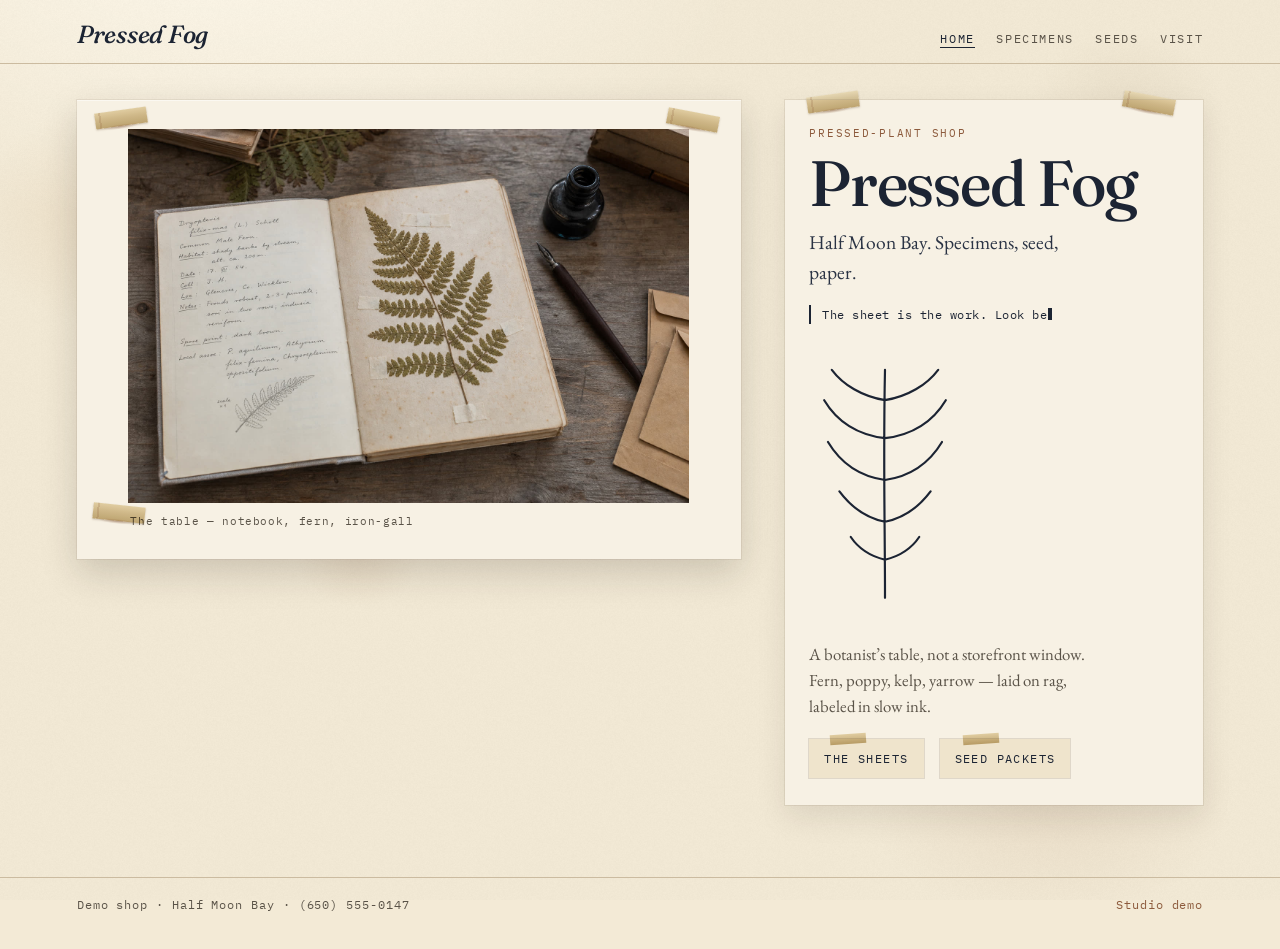
==== index.html @ 06f4a259 "Build Pressed Fog house demo: field-note botanicals shop." ====
<!DOCTYPE html>
<html lang="en">
<head>
  <meta charset="utf-8">
  <meta name="viewport" content="width=device-width, initial-scale=1">
  <title>Pressed Fog — specimens, seed, paper</title>
  <meta name="description" content="Fictional Half Moon Bay pressed-plant and seed shop. Specimens on rag paper, seed in kraft. Studio demo.">
  <link rel="canonical" href="https://pressed-fog.netlify.app/">
  <meta property="og:title" content="Pressed Fog — specimens, seed, paper">
  <meta property="og:description" content="A table in Half Moon Bay. Pressed plants, seed packets, paper. Studio demo.">
  <meta property="og:url" content="https://pressed-fog.netlify.app/">
  <meta property="og:image" content="https://pressed-fog.netlify.app/images/desk-notebook.jpg">
  <meta property="og:type" content="website">
  <meta property="og:locale" content="en_US">
  <meta name="twitter:card" content="summary_large_image">
  <link rel="icon" href="favicon.svg" type="image/svg+xml">
  <meta name="theme-color" content="#f3ead6">
  <link rel="preconnect" href="https://fonts.googleapis.com">
  <link rel="preconnect" href="https://fonts.gstatic.com" crossorigin>
  <link href="https://fonts.googleapis.com/css2?family=EB+Garamond:ital,wght@0,400;0,500;0,600;1,400;1,500&amp;family=Fraunces:ital,opsz,wght@0,9..144,400;0,9..144,500;0,9..144,600;1,9..144,400;1,9..144,500&amp;family=IBM+Plex+Mono:ital,wght@0,400;0,500;1,400&amp;display=swap" rel="stylesheet">
  <link rel="stylesheet" href="styles.css">
</head>
<body>
  <a class="skip" href="#main">Skip to content</a>
  <header class="site-header">
    <a class="brand" href="index.html">Pressed Fog</a>
    <nav class="nav" aria-label="Primary">
      <a href="index.html" aria-current="page">Home</a>
      <a href="specimens.html">Specimens</a>
      <a href="seeds.html">Seeds</a>
      <a href="visit.html">Visit</a>
    </nav>
  </header>

  <main id="main" class="desk">
    <section class="counter">
      <div class="sheet hero-sheet" data-press>
        <span class="tape tl" aria-hidden="true"></span>
        <span class="tape tr" aria-hidden="true"></span>
        <span class="tape bl" aria-hidden="true"></span>
        <figure>
          <img src="images/desk-notebook.jpg" width="1536" height="1024" alt="Open field notebook on the shop table: ink notes on the left leaf, a pressed fern taped to the right, dip pen and inkwell beside kraft envelopes">
          <figcaption>The table — notebook, fern, iron-gall</figcaption>
        </figure>
      </div>

      <aside class="note-card">
        <span class="tape tl" aria-hidden="true"></span>
        <span class="tape tr" aria-hidden="true"></span>
        <p class="kicker">Pressed-plant shop</p>
        <h1>Pressed Fog</h1>
        <p class="lede">Half Moon Bay. Specimens, seed, paper.</p>
        <p class="typed" data-type="The sheet is the work. Look before you lift it."></p>
        <div class="ink-wrap" aria-hidden="true">
          <svg class="ink-leaf" viewBox="0 0 80 140">
            <path class="draw" pathLength="1" d="M40 132C40 92 39 58 40 12M40 28C28 26 18 20 12 12M40 28C52 26 62 20 68 12M40 48C24 46 14 38 8 28M40 48C56 46 66 38 72 28M40 70C26 68 16 60 10 50M40 70C54 68 64 60 70 50M40 92C30 90 22 84 16 76M40 92C50 90 58 84 64 76M40 112C32 110 26 106 22 100M40 112C48 110 54 106 58 100"/>
          </svg>
        </div>
        <p class="quiet">A botanist’s table, not a storefront window. Fern, poppy, kelp, yarrow — laid on rag, labeled in slow ink.</p>
        <div class="cta-row">
          <a class="label-cta" href="specimens.html">The sheets</a>
          <a class="label-cta" href="seeds.html">Seed packets</a>
        </div>
      </aside>
    </section>
  </main>

  <footer class="site-footer">
    <p>Demo shop · Half Moon Bay · (650) 555-0147</p>
    <p class="demo">Studio demo</p>
  </footer>
  <script src="site.js"></script>
</body>
</html>
---- styles.css ----
/* Pressed Fog — field-note botanicals. Cream paper, iron-gall, linen tape. */
:root {
  --paper: #f3ead6;
  --paper-2: #e9ddc6;
  --paper-3: #f7f1e4;
  --fox: #c4a074;
  --ink: #1c2433;
  --ink-soft: #2a3344;
  --ink-mute: #5a5348;
  --leaf: #4a5c38;
  --leaf-dry: #6b704c;
  --tape: #d7c49a;
  --tape-edge: #c4ae7e;
  --rust: #8c5a3c;
  --rule: #cbbba0;
  --shadow: rgba(40, 32, 22, 0.18);
  --serif: "Fraunces", "Iowan Old Style", "Palatino Linotype", Palatino, serif;
  --book: "EB Garamond", "Iowan Old Style", Palatino, serif;
  --mono: "IBM Plex Mono", "Courier New", Courier, monospace;
}

*, *::before, *::after { box-sizing: border-box; }
html { scroll-behavior: smooth; }
html.reduced { scroll-behavior: auto; }

html, body {
  margin: 0;
  min-height: 100%;
}

body {
  color: var(--ink);
  font-family: var(--book);
  font-size: 1.125rem;
  line-height: 1.55;
  background-color: var(--paper);
  background-image:
    radial-gradient(ellipse 900px 520px at 18% -8%, rgba(255, 250, 238, 0.85), transparent 58%),
    radial-gradient(ellipse 220px 160px at 10% 24%, rgba(176, 118, 58, 0.11), transparent 72%),
    radial-gradient(ellipse 90px 70px at 28% 62%, rgba(150, 96, 48, 0.08), transparent 70%),
    radial-gradient(ellipse 140px 110px at 88% 12%, rgba(120, 96, 58, 0.08), transparent 70%),
    radial-gradient(ellipse 260px 180px at 82% 88%, rgba(140, 86, 48, 0.09), transparent 72%),
    radial-gradient(ellipse 70px 50px at 54% 36%, rgba(160, 110, 60, 0.06), transparent 70%);
  background-attachment: fixed;
}
body::before {
  content: "";
  position: fixed;
  inset: 0;
  pointer-events: none;
  z-index: 0;
  background: url("images/paper-grain.jpg");
  background-size: 280px 280px;
  opacity: 0.12;
  mix-blend-mode: multiply;
}
body > * { position: relative; z-index: 1; }

img { max-width: 100%; height: auto; display: block; }
a { color: var(--ink); text-underline-offset: 0.22em; }
a:hover { color: var(--leaf); }

.skip {
  position: absolute;
  left: 0.8rem;
  top: -4rem;
  background: var(--paper-3);
  padding: 0.4rem 0.7rem;
  z-index: 20;
  font-family: var(--mono);
  font-size: 0.8rem;
}
.skip:focus { top: 0.6rem; }

/* Header: a typed contents line, not a bar */
.site-header {
  display: flex;
  align-items: baseline;
  justify-content: space-between;
  gap: 1.25rem;
  padding: 1.35rem 6vw 1rem;
  border-bottom: 1px solid var(--rule);
  max-width: 92rem;
  margin: 0 auto;
}
.brand {
  font-family: var(--serif);
  font-weight: 500;
  font-style: italic;
  font-size: 1.55rem;
  letter-spacing: -0.01em;
  text-decoration: none;
  color: var(--ink);
  line-height: 1;
}
.brand:hover { color: var(--ink); }
.nav {
  display: flex;
  flex-wrap: wrap;
  gap: 0.35rem 1.35rem;
  font-family: var(--mono);
  font-size: 0.72rem;
  letter-spacing: 0.14em;
  text-transform: uppercase;
}
.nav a { text-decoration: none; color: var(--ink-mute); }
.nav a:hover { color: var(--ink); }
.nav a[aria-current="page"] {
  color: var(--ink);
  box-shadow: 0 1px 0 var(--ink);
}

/* Desk / pages */
.desk, .page {
  max-width: 92rem;
  margin: 0 auto;
  padding: 2.2rem 6vw 4.5rem;
}

.counter {
  display: grid;
  grid-template-columns: minmax(0, 1.35fr) minmax(16rem, 0.85fr);
  gap: 2.4rem 2.8rem;
  align-items: start;
}

/* The paper object */
.sheet {
  position: relative;
  background: var(--paper-3);
  padding: 0.7rem;
  box-shadow:
    0 1px 0 rgba(255,255,255,0.45) inset,
    0 0 0 1px rgba(80, 60, 40, 0.08),
    0 22px 48px var(--shadow);
}
.sheet img { width: 100%; }
.sheet figcaption,
.caption {
  font-family: var(--mono);
  font-size: 0.68rem;
  letter-spacing: 0.06em;
  color: var(--ink-mute);
  margin: 0.65rem 0.15rem 0.15rem;
}

/* Press: a sheet that settles onto the table */
.sheet[data-press] {
  transform: perspective(1100px) rotateX(7deg) translateY(-10px);
  box-shadow:
    0 1px 0 rgba(255,255,255,0.35) inset,
    0 0 0 1px rgba(80, 60, 40, 0.08),
    0 40px 70px rgba(40, 32, 22, 0.28);
}
.sheet[data-press].pressed,
html.reduced .sheet[data-press] {
  transform: none;
  box-shadow:
    0 1px 0 rgba(255,255,255,0.45) inset,
    0 0 0 1px rgba(80, 60, 40, 0.08),
    0 14px 34px var(--shadow);
  transition: transform 1.55s cubic-bezier(0.16, 0.74, 0.22, 1), box-shadow 1.55s cubic-bezier(0.16, 0.74, 0.22, 1);
}

/* Linen tape */
.tape {
  position: absolute;
  z-index: 2;
  width: 52px;
  height: 16px;
  background:
    linear-gradient(90deg, transparent 0 4px, rgba(140, 90, 60, 0.18) 4px 6px, transparent 6px),
    linear-gradient(180deg, #e8d9b4 0%, var(--tape) 42%, var(--tape-edge) 100%);
  box-shadow: 0 1px 2px rgba(80, 50, 20, 0.25);
  mix-blend-mode: multiply;
  pointer-events: none;
}
.tape.tl { top: 10px; left: 18px; transform: rotate(-8deg); }
.tape.tr { top: 12px; right: 22px; transform: rotate(11deg); }
.tape.bl { bottom: 38px; left: 16px; transform: rotate(6deg); }
.tape.br { bottom: 36px; right: 28px; transform: rotate(-7deg); }
.tape.mid { top: 46%; left: -8px; width: 28px; transform: rotate(-4deg); }
.tape::after {
  content: "";
  position: absolute;
  inset: auto 18% -3px 12%;
  height: 5px;
  background: radial-gradient(ellipse, rgba(140, 90, 60, 0.35), transparent 70%);
}

/* Field-note card on the table */
.note-card {
  position: relative;
  background: var(--paper-3);
  padding: 1.6rem 1.5rem 1.7rem;
  box-shadow:
    0 0 0 1px rgba(80, 60, 40, 0.09),
    0 12px 28px rgba(40, 32, 22, 0.1);
  align-self: stretch;
}
.note-card .tape.tl { top: -6px; left: 22px; }
.note-card .tape.tr { top: -5px; right: 28px; }

.kicker {
  font-family: var(--mono);
  font-size: 0.68rem;
  letter-spacing: 0.16em;
  text-transform: uppercase;
  color: var(--rust);
  margin: 0 0 0.7rem;
}
h1 {
  font-family: var(--serif);
  font-weight: 500;
  font-size: clamp(2.4rem, 5vw, 4.1rem);
  line-height: 0.95;
  letter-spacing: -0.02em;
  margin: 0 0 0.8rem;
  font-optical-sizing: auto;
}
.lede {
  font-size: 1.22rem;
  max-width: 28ch;
  margin: 0 0 1.1rem;
  color: var(--ink-soft);
}
.quiet {
  color: var(--ink-mute);
  font-size: 1.05rem;
  max-width: 38ch;
  margin: 0 0 1.2rem;
}

.typed {
  font-family: var(--mono);
  font-size: 0.78rem;
  letter-spacing: 0.04em;
  min-height: 1.4em;
  color: var(--ink);
  border-left: 2px solid var(--ink);
  padding-left: 0.7rem;
  margin: 0 0 1.4rem;
}
.typed .caret {
  display: inline-block;
  width: 0.55ch;
  height: 1em;
  background: var(--ink);
  margin-left: 1px;
  vertical-align: -0.1em;
  animation: blink 1.05s steps(1) infinite;
}
html.reduced .typed .caret { display: none; }
@keyframes blink { 50% { opacity: 0; } }

.cta-row {
  display: flex;
  flex-wrap: wrap;
  gap: 0.85rem 1rem;
  margin-top: 0.4rem;
}
.label-cta {
  position: relative;
  display: inline-block;
  font-family: var(--mono);
  font-size: 0.72rem;
  letter-spacing: 0.12em;
  text-transform: uppercase;
  text-decoration: none;
  color: var(--ink);
  background: #efe4cc;
  padding: 0.72rem 0.95rem 0.62rem;
  box-shadow: 0 0 0 1px rgba(80, 60, 40, 0.14);
}
.label-cta::before {
  content: "";
  position: absolute;
  top: -5px;
  left: 18%;
  width: 36px;
  height: 10px;
  background: linear-gradient(180deg, #e8d9b4, var(--tape-edge));
  mix-blend-mode: multiply;
  transform: rotate(-4deg);
}
.label-cta:hover { background: #f4ead8; color: var(--leaf); }

/* Slow ink leaf */
.ink-wrap {
  width: min(100%, 9.5rem);
  margin: 0.4rem 0 1.3rem;
}
.ink-leaf {
  width: 100%;
  height: auto;
  overflow: visible;
}
.ink-leaf .draw {
  fill: none;
  stroke: var(--ink);
  stroke-width: 1.15;
  stroke-linecap: round;
  stroke-linejoin: round;
  stroke-dasharray: 1;
  stroke-dashoffset: 1;
  animation: ink 2.8s 0.45s cubic-bezier(0.4, 0, 0.2, 1) forwards;
}
html.reduced .ink-leaf .draw {
  animation: none;
  stroke-dashoffset: 0;
}
@keyframes ink { to { stroke-dashoffset: 0; } }

/* Interior pages */
.page-kicker {
  font-family: var(--mono);
  font-size: 0.68rem;
  letter-spacing: 0.16em;
  text-transform: uppercase;
  color: var(--rust);
  margin: 0 0 0.45rem;
}
.page h1 { margin-bottom: 0.55rem; }
.intro {
  max-width: 42rem;
  font-size: 1.2rem;
  color: var(--ink-soft);
  margin: 0 0 2.4rem;
}

/* Specimens: folio of full sheets, not a mosaic */
.folio {
  display: grid;
  grid-template-columns: minmax(0, 1.4fr) minmax(15rem, 0.78fr);
  gap: 1.6rem 2.2rem;
  align-items: start;
  margin: 0 0 4.2rem;
  padding-bottom: 4.2rem;
  border-bottom: 1px dashed var(--rule);
}
.folio:last-of-type { border-bottom: 0; margin-bottom: 0; padding-bottom: 0; }
.folio .sheet { margin: 0; }

.botany {
  position: relative;
  background: #f6eedc;
  padding: 1.45rem 1.35rem 1.5rem;
  box-shadow:
    0 0 0 1px rgba(80, 60, 40, 0.1),
    0 10px 26px rgba(40, 32, 22, 0.08);
}
.botany .tape.tl { top: -7px; left: 16px; width: 44px; }
.sheet-no {
  font-family: var(--mono);
  font-size: 0.68rem;
  letter-spacing: 0.16em;
  text-transform: uppercase;
  color: var(--rust);
  margin: 0 0 0.85rem;
}
.botany h2 {
  font-family: var(--serif);
  font-weight: 500;
  font-style: italic;
  font-size: clamp(1.55rem, 2.6vw, 2.15rem);
  line-height: 1.15;
  margin: 0 0 0.2rem;
}
.common {
  font-family: var(--mono);
  font-size: 0.78rem;
  letter-spacing: 0.08em;
  text-transform: uppercase;
  color: var(--ink-mute);
  margin: 0 0 1rem;
}
.botany dl {
  margin: 0;
  display: grid;
  grid-template-columns: 5.6rem 1fr;
  row-gap: 0.7rem;
  column-gap: 0.7rem;
  border-top: 1px solid var(--rule);
  padding-top: 0.95rem;
}
.botany dt {
  font-family: var(--mono);
  font-size: 0.62rem;
  letter-spacing: 0.14em;
  text-transform: uppercase;
  color: var(--rust);
  padding-top: 0.22rem;
}
.botany dd {
  margin: 0;
  font-size: 1.05rem;
}

/* Seeds ledger, not a service grid */
.still {
  max-width: 58rem;
  margin: 0 0 2.4rem;
}
.ledger {
  max-width: 40rem;
  border-top: 1px solid var(--ink);
}
.packet {
  display: grid;
  grid-template-columns: 8.5rem 1fr;
  gap: 0.4rem 1.4rem;
  padding: 1.15rem 0 1.2rem;
  border-bottom: 1px solid var(--rule);
}
.packet h2 {
  font-family: var(--mono);
  font-size: 0.72rem;
  letter-spacing: 0.16em;
  text-transform: uppercase;
  font-weight: 500;
  margin: 0.15rem 0 0;
}
.packet .lat { font-style: italic; margin: 0 0 0.25rem; }
.packet p { margin: 0; color: var(--ink-soft); }
.paper-note {
  max-width: 38rem;
  margin: 2rem 0 0;
  padding: 1.1rem 0 0;
  border-top: 1px dashed var(--rule);
  color: var(--ink-mute);
}

/* Visit: a letter on the table */
.letter {
  display: grid;
  grid-template-columns: minmax(0, 1.1fr) minmax(16rem, 0.8fr);
  gap: 2.4rem;
  align-items: start;
}
.letter-body { max-width: 38rem; }
.letter-body p { max-width: 46ch; }
.address {
  font-family: var(--mono);
  font-size: 0.9rem;
  line-height: 1.7;
  letter-spacing: 0.02em;
  margin: 1.4rem 0;
}
.address a { color: var(--ink); }
.phone {
  font-family: var(--serif);
  font-size: 1.55rem;
  font-style: italic;
  text-decoration: none;
}

.field-form {
  background: var(--paper-3);
  padding: 1.4rem 1.3rem 1.5rem;
  box-shadow: 0 0 0 1px rgba(80, 60, 40, 0.1), 0 10px 24px rgba(40,32,22,0.08);
  position: relative;
}
.field-form h2 {
  font-family: var(--mono);
  font-size: 0.72rem;
  letter-spacing: 0.14em;
  text-transform: uppercase;
  font-weight: 500;
  margin: 0 0 1rem;
}
.field-form label {
  display: block;
  font-family: var(--mono);
  font-size: 0.68rem;
  letter-spacing: 0.12em;
  text-transform: uppercase;
  color: var(--ink-mute);
  margin: 0.7rem 0 0.25rem;
}
.field-form input,
.field-form textarea {
  width: 100%;
  font-family: var(--book);
  font-size: 1.05rem;
  color: var(--ink);
  background: transparent;
  border: 0;
  border-bottom: 1px solid var(--rule);
  padding: 0.35rem 0 0.4rem;
  border-radius: 0;
}
.field-form input:focus,
.field-form textarea:focus {
  outline: none;
  border-bottom-color: var(--ink);
}
.field-form textarea { min-height: 6.5rem; resize: vertical; }
.btn {
  font-family: var(--mono);
  font-size: 0.72rem;
  letter-spacing: 0.12em;
  text-transform: uppercase;
  background: var(--ink);
  color: var(--paper);
  border: 0;
  padding: 0.7rem 1rem;
  margin-top: 1.1rem;
  cursor: pointer;
}
.btn:hover { background: var(--leaf); }
.form-note {
  font-family: var(--mono);
  font-size: 0.78rem;
  min-height: 1.2em;
  margin: 0.7rem 0 0;
  color: var(--rust);
}

.site-footer {
  max-width: 92rem;
  margin: 0 auto;
  padding: 1.1rem 6vw 2.2rem;
  border-top: 1px solid var(--rule);
  font-family: var(--mono);
  font-size: 0.72rem;
  letter-spacing: 0.08em;
  color: var(--ink-mute);
  display: flex;
  flex-wrap: wrap;
  justify-content: space-between;
  gap: 0.4rem 1.5rem;
}
.site-footer p { margin: 0; }
.site-footer .demo { color: var(--rust); }

@media (max-width: 860px) {
  .counter, .folio, .letter { grid-template-columns: 1fr; }
  .packet { grid-template-columns: 1fr; }
  .site-header { flex-direction: column; gap: 0.7rem; padding-bottom: 1.1rem; }
  h1 { font-size: clamp(2.1rem, 9vw, 3.2rem); }
  .botany dl { grid-template-columns: 4.8rem 1fr; }
}

@media (prefers-reduced-motion: reduce) {
  .ink-leaf .draw { animation: none; stroke-dashoffset: 0; }
  .typed .caret { display: none; }
  .sheet[data-press] {
    transform: none;
    box-shadow:
      0 1px 0 rgba(255,255,255,0.45) inset,
      0 0 0 1px rgba(80, 60, 40, 0.08),
      0 14px 34px var(--shadow);
  }
}
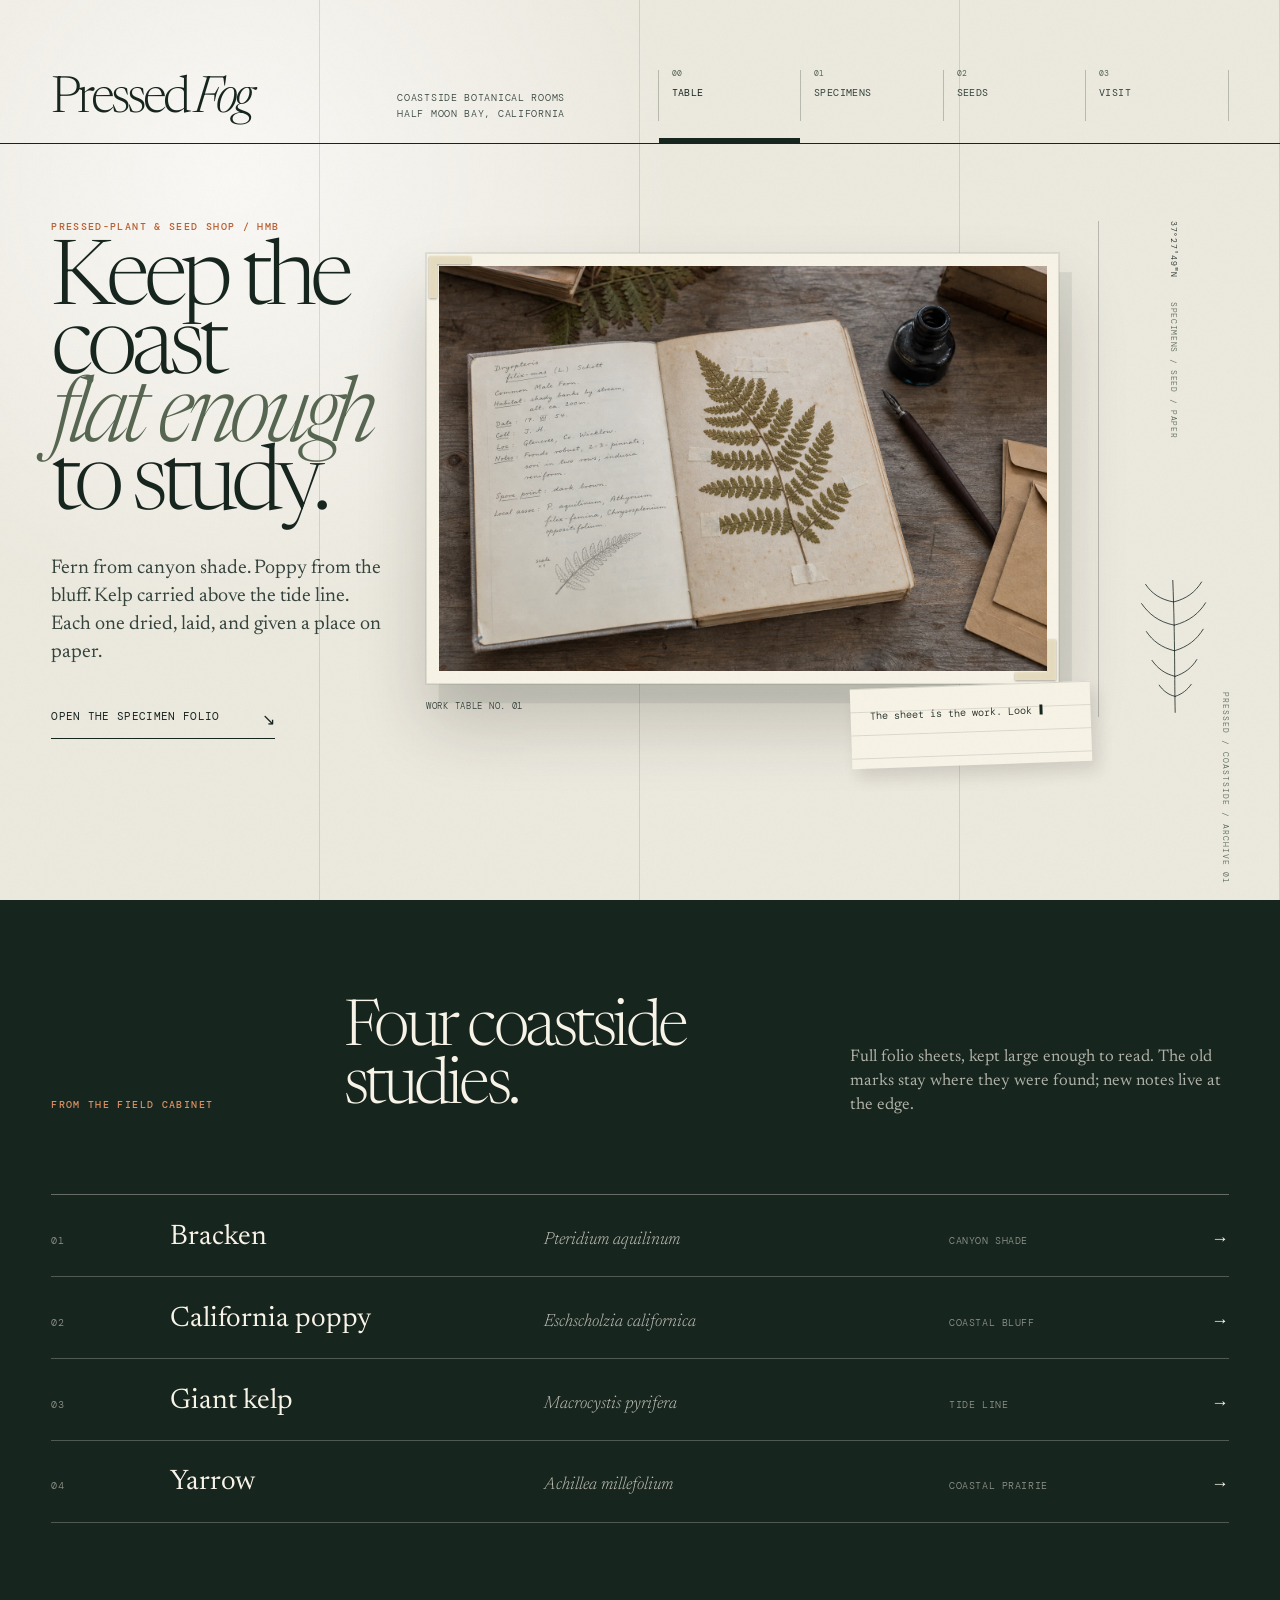
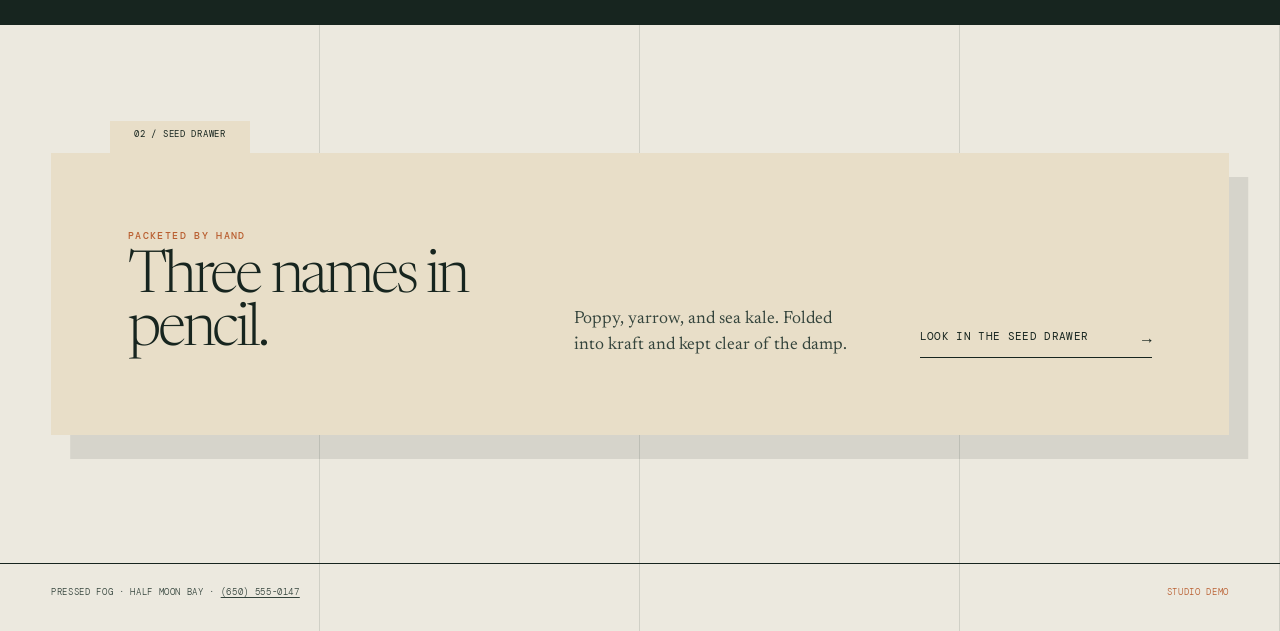
==== commit 3b07f3ce: "Rebuild Pressed Fog as a coastside field cabinet Co-authored-by: Ashley  <ashleymarit@users.noreply." ====
--- a/index.html
+++ b/index.html
@@ -1,73 +1,131 @@
-<!DOCTYPE html>
+<!doctype html>
 <html lang="en">
 <head>
   <meta charset="utf-8">
   <meta name="viewport" content="width=device-width, initial-scale=1">
-  <title>Pressed Fog — specimens, seed, paper</title>
-  <meta name="description" content="Fictional Half Moon Bay pressed-plant and seed shop. Specimens on rag paper, seed in kraft. Studio demo.">
-  <link rel="canonical" href="https://pressed-fog.netlify.app/">
-  <meta property="og:title" content="Pressed Fog — specimens, seed, paper">
-  <meta property="og:description" content="A table in Half Moon Bay. Pressed plants, seed packets, paper. Studio demo.">
-  <meta property="og:url" content="https://pressed-fog.netlify.app/">
-  <meta property="og:image" content="https://pressed-fog.netlify.app/images/desk-notebook.jpg">
+  <title>Pressed Fog — coastside specimens &amp; seed</title>
+  <meta name="description" content="A fictional Half Moon Bay pressed-plant and seed shop. Coastside specimens, seed packets, rag paper, and slow ink.">
+  <link rel="canonical" href="https://pressed.sidequestoperations.com/">
+  <meta property="og:title" content="Pressed Fog — coastside specimens &amp; seed">
+  <meta property="og:description" content="A botanist’s worktable in Half Moon Bay: pressed plants, coastside seed, rag paper, and slow ink.">
+  <meta property="og:url" content="https://pressed.sidequestoperations.com/">
+  <meta property="og:image" content="https://pressed.sidequestoperations.com/images/desk-notebook.jpg">
   <meta property="og:type" content="website">
   <meta property="og:locale" content="en_US">
   <meta name="twitter:card" content="summary_large_image">
   <link rel="icon" href="favicon.svg" type="image/svg+xml">
-  <meta name="theme-color" content="#f3ead6">
+  <meta name="theme-color" content="#ece9df">
   <link rel="preconnect" href="https://fonts.googleapis.com">
   <link rel="preconnect" href="https://fonts.gstatic.com" crossorigin>
-  <link href="https://fonts.googleapis.com/css2?family=EB+Garamond:ital,wght@0,400;0,500;0,600;1,400;1,500&amp;family=Fraunces:ital,opsz,wght@0,9..144,400;0,9..144,500;0,9..144,600;1,9..144,400;1,9..144,500&amp;family=IBM+Plex+Mono:ital,wght@0,400;0,500;1,400&amp;display=swap" rel="stylesheet">
+  <link href="https://fonts.googleapis.com/css2?family=DM+Mono:ital,wght@0,300;0,400;0,500;1,300&amp;family=Newsreader:ital,opsz,wght@0,6..72,300;0,6..72,400;0,6..72,500;1,6..72,300;1,6..72,400&amp;display=swap" rel="stylesheet">
   <link rel="stylesheet" href="styles.css">
 </head>
-<body>
-  <a class="skip" href="#main">Skip to content</a>
+<body class="home">
+  <a class="skip-link" href="#main">Skip to the worktable</a>
   <header class="site-header">
-    <a class="brand" href="index.html">Pressed Fog</a>
-    <nav class="nav" aria-label="Primary">
-      <a href="index.html" aria-current="page">Home</a>
-      <a href="specimens.html">Specimens</a>
-      <a href="seeds.html">Seeds</a>
-      <a href="visit.html">Visit</a>
+    <a class="wordmark" href="index.html" aria-label="Pressed Fog, home">
+      <span>Pressed</span><span>Fog</span>
+    </a>
+    <p class="header-note">Coastside botanical rooms<br>Half Moon Bay, California</p>
+    <nav class="site-nav" aria-label="Primary navigation">
+      <a href="index.html" aria-current="page"><span>00</span>Table</a>
+      <a href="specimens.html"><span>01</span>Specimens</a>
+      <a href="seeds.html"><span>02</span>Seeds</a>
+      <a href="visit.html"><span>03</span>Visit</a>
     </nav>
   </header>
 
-  <main id="main" class="desk">
-    <section class="counter">
-      <div class="sheet hero-sheet" data-press>
-        <span class="tape tl" aria-hidden="true"></span>
-        <span class="tape tr" aria-hidden="true"></span>
-        <span class="tape bl" aria-hidden="true"></span>
-        <figure>
-          <img src="images/desk-notebook.jpg" width="1536" height="1024" alt="Open field notebook on the shop table: ink notes on the left leaf, a pressed fern taped to the right, dip pen and inkwell beside kraft envelopes">
-          <figcaption>The table — notebook, fern, iron-gall</figcaption>
-        </figure>
+  <main id="main">
+    <section class="hero">
+      <div class="hero-copy" data-reveal>
+        <p class="eyebrow">Pressed-plant &amp; seed shop / HMB</p>
+        <h1>Keep the coast<br><em>flat enough</em><br>to study.</h1>
+        <p class="hero-deck">Fern from canyon shade. Poppy from the bluff. Kelp carried above the tide line. Each one dried, laid, and given a place on paper.</p>
+        <a class="arrow-link" href="specimens.html">Open the specimen folio <span aria-hidden="true">↘</span></a>
       </div>
 
-      <aside class="note-card">
-        <span class="tape tl" aria-hidden="true"></span>
-        <span class="tape tr" aria-hidden="true"></span>
-        <p class="kicker">Pressed-plant shop</p>
-        <h1>Pressed Fog</h1>
-        <p class="lede">Half Moon Bay. Specimens, seed, paper.</p>
-        <p class="typed" data-type="The sheet is the work. Look before you lift it."></p>
-        <div class="ink-wrap" aria-hidden="true">
-          <svg class="ink-leaf" viewBox="0 0 80 140">
-            <path class="draw" pathLength="1" d="M40 132C40 92 39 58 40 12M40 28C28 26 18 20 12 12M40 28C52 26 62 20 68 12M40 48C24 46 14 38 8 28M40 48C56 46 66 38 72 28M40 70C26 68 16 60 10 50M40 70C54 68 64 60 70 50M40 92C30 90 22 84 16 76M40 92C50 90 58 84 64 76M40 112C32 110 26 106 22 100M40 112C48 110 54 106 58 100"/>
-          </svg>
+      <figure class="hero-table press-object" data-press>
+        <div class="photo-mat">
+          <img src="images/desk-notebook.jpg" width="1024" height="683" alt="An open field notebook holding a pressed fern, with handwritten botanical notes, a dip pen, inkwell, and kraft envelopes on a worn worktable">
+          <span class="photo-corner corner-a" aria-hidden="true"></span>
+          <span class="photo-corner corner-b" aria-hidden="true"></span>
         </div>
-        <p class="quiet">A botanist’s table, not a storefront window. Fern, poppy, kelp, yarrow — laid on rag, labeled in slow ink.</p>
-        <div class="cta-row">
-          <a class="label-cta" href="specimens.html">The sheets</a>
-          <a class="label-cta" href="seeds.html">Seed packets</a>
-        </div>
+        <figcaption><span>Work table no. 01</span><span>Fern / iron-gall / field book</span></figcaption>
+        <p class="margin-note type-note">
+          <span class="sr-only">The sheet is the work. Look before you lift it.</span>
+          <span aria-hidden="true" data-type="The sheet is the work. Look before you lift it."></span>
+        </p>
+      </figure>
+
+      <aside class="hero-index" aria-label="Shop index" data-reveal>
+        <span class="index-number">37°27′49″N</span>
+        <p>Specimens / seed / paper</p>
+        <svg class="ink-stem" viewBox="0 0 94 184" aria-hidden="true">
+          <path pathLength="1" d="M49 178C48 136 49 91 46 13M47 40C31 37 20 30 12 18M47 40C63 36 74 28 82 15M48 69C28 65 16 55 7 42M48 69C67 64 79 54 87 41M48 101C32 97 21 89 13 77M48 101C65 96 76 87 84 74M49 133C36 130 27 123 20 113M49 133C61 129 70 122 76 112M49 158C40 156 34 151 29 144M49 158C58 155 64 150 69 143"></path>
+        </svg>
       </aside>
+    </section>
+
+    <section class="cabinet" aria-labelledby="cabinet-title">
+      <div class="section-heading" data-reveal>
+        <p class="eyebrow">From the field cabinet</p>
+        <h2 id="cabinet-title">Four coastside studies.</h2>
+        <p>Full folio sheets, kept large enough to read. The old marks stay where they were found; new notes live at the edge.</p>
+      </div>
+      <ol class="cabinet-list">
+        <li data-reveal>
+          <a href="specimens.html#fern">
+            <span class="cabinet-no">01</span>
+            <span class="cabinet-name">Bracken</span>
+            <i>Pteridium aquilinum</i>
+            <span class="cabinet-place">Canyon shade</span>
+            <span aria-hidden="true">→</span>
+          </a>
+        </li>
+        <li data-reveal>
+          <a href="specimens.html#poppy">
+            <span class="cabinet-no">02</span>
+            <span class="cabinet-name">California poppy</span>
+            <i>Eschscholzia californica</i>
+            <span class="cabinet-place">Coastal bluff</span>
+            <span aria-hidden="true">→</span>
+          </a>
+        </li>
+        <li data-reveal>
+          <a href="specimens.html#kelp">
+            <span class="cabinet-no">03</span>
+            <span class="cabinet-name">Giant kelp</span>
+            <i>Macrocystis pyrifera</i>
+            <span class="cabinet-place">Tide line</span>
+            <span aria-hidden="true">→</span>
+          </a>
+        </li>
+        <li data-reveal>
+          <a href="specimens.html#yarrow">
+            <span class="cabinet-no">04</span>
+            <span class="cabinet-name">Yarrow</span>
+            <i>Achillea millefolium</i>
+            <span class="cabinet-place">Coastal prairie</span>
+            <span aria-hidden="true">→</span>
+          </a>
+        </li>
+      </ol>
+    </section>
+
+    <section class="shop-drawer" data-reveal>
+      <p class="drawer-tab">02 / seed drawer</p>
+      <div>
+        <p class="eyebrow">Packeted by hand</p>
+        <h2>Three names in pencil.</h2>
+      </div>
+      <p>Poppy, yarrow, and sea kale. Folded into kraft and kept clear of the damp.</p>
+      <a class="arrow-link" href="seeds.html">Look in the seed drawer <span aria-hidden="true">→</span></a>
     </section>
   </main>
 
   <footer class="site-footer">
-    <p>Demo shop · Half Moon Bay · (650) 555-0147</p>
-    <p class="demo">Studio demo</p>
+    <p>Pressed Fog · Half Moon Bay · <a href="tel:+16505550147">(650) 555-0147</a></p>
+    <p>Studio demo</p>
   </footer>
   <script src="site.js"></script>
 </body>
--- a/styles.css
+++ b/styles.css
@@ -1,554 +1,1301 @@
-/* Pressed Fog — field-note botanicals. Cream paper, iron-gall, linen tape. */
+/* Pressed Fog — an open field cabinet in paper, ink, and coast light. */
 :root {
-  --paper: #f3ead6;
-  --paper-2: #e9ddc6;
-  --paper-3: #f7f1e4;
-  --fox: #c4a074;
-  --ink: #1c2433;
-  --ink-soft: #2a3344;
-  --ink-mute: #5a5348;
-  --leaf: #4a5c38;
-  --leaf-dry: #6b704c;
-  --tape: #d7c49a;
-  --tape-edge: #c4ae7e;
-  --rust: #8c5a3c;
-  --rule: #cbbba0;
-  --shadow: rgba(40, 32, 22, 0.18);
-  --serif: "Fraunces", "Iowan Old Style", "Palatino Linotype", Palatino, serif;
-  --book: "EB Garamond", "Iowan Old Style", Palatino, serif;
-  --mono: "IBM Plex Mono", "Courier New", Courier, monospace;
-}
-
-*, *::before, *::after { box-sizing: border-box; }
-html { scroll-behavior: smooth; }
-html.reduced { scroll-behavior: auto; }
-
-html, body {
-  margin: 0;
-  min-height: 100%;
+  --fog: #ece9df;
+  --fog-light: #f4f1e8;
+  --paper: #f8f3e7;
+  --paper-aged: #e8dec8;
+  --kraft: #bca27a;
+  --ink: #17251f;
+  --ink-soft: #34443c;
+  --lichen: #566651;
+  --poppy: #b95f31;
+  --rule: rgba(23, 37, 31, 0.24);
+  --rule-light: rgba(23, 37, 31, 0.13);
+  --shadow: rgba(39, 34, 24, 0.2);
+  --serif: "Newsreader", "Iowan Old Style", "Palatino Linotype", Georgia, serif;
+  --mono: "DM Mono", "SFMono-Regular", Consolas, monospace;
+}
+
+*,
+*::before,
+*::after {
+  box-sizing: border-box;
+}
+
+html {
+  scroll-behavior: smooth;
 }
 
 body {
+  margin: 0;
+  min-width: 320px;
   color: var(--ink);
-  font-family: var(--book);
-  font-size: 1.125rem;
-  line-height: 1.55;
-  background-color: var(--paper);
-  background-image:
-    radial-gradient(ellipse 900px 520px at 18% -8%, rgba(255, 250, 238, 0.85), transparent 58%),
-    radial-gradient(ellipse 220px 160px at 10% 24%, rgba(176, 118, 58, 0.11), transparent 72%),
-    radial-gradient(ellipse 90px 70px at 28% 62%, rgba(150, 96, 48, 0.08), transparent 70%),
-    radial-gradient(ellipse 140px 110px at 88% 12%, rgba(120, 96, 58, 0.08), transparent 70%),
-    radial-gradient(ellipse 260px 180px at 82% 88%, rgba(140, 86, 48, 0.09), transparent 72%),
-    radial-gradient(ellipse 70px 50px at 54% 36%, rgba(160, 110, 60, 0.06), transparent 70%);
-  background-attachment: fixed;
-}
+  background:
+    linear-gradient(90deg, transparent 0, transparent calc(100% - 1px), var(--rule-light) calc(100% - 1px)) 0 0 / 25% 100%,
+    radial-gradient(circle at 18% 8%, rgba(255, 255, 255, 0.72), transparent 28rem),
+    var(--fog);
+  font-family: var(--serif);
+  font-size: 1.1rem;
+  line-height: 1.45;
+  overflow-x: hidden;
+}
+
 body::before {
   content: "";
   position: fixed;
   inset: 0;
+  z-index: 10;
   pointer-events: none;
-  z-index: 0;
-  background: url("images/paper-grain.jpg");
-  background-size: 280px 280px;
-  opacity: 0.12;
+  opacity: 0.075;
+  background: url("images/paper-grain.jpg") repeat;
+  background-size: 220px 220px;
   mix-blend-mode: multiply;
 }
-body > * { position: relative; z-index: 1; }
-
-img { max-width: 100%; height: auto; display: block; }
-a { color: var(--ink); text-underline-offset: 0.22em; }
-a:hover { color: var(--leaf); }
-
-.skip {
+
+img {
+  display: block;
+  max-width: 100%;
+  height: auto;
+}
+
+figure,
+h1,
+h2,
+h3,
+p {
+  margin-top: 0;
+}
+
+a {
+  color: inherit;
+  text-underline-offset: 0.2em;
+  text-decoration-thickness: 1px;
+}
+
+a:hover {
+  color: var(--poppy);
+}
+
+::selection {
+  color: var(--paper);
+  background: var(--lichen);
+}
+
+.sr-only {
   position: absolute;
-  left: 0.8rem;
-  top: -4rem;
-  background: var(--paper-3);
-  padding: 0.4rem 0.7rem;
-  z-index: 20;
-  font-family: var(--mono);
-  font-size: 0.8rem;
-}
-.skip:focus { top: 0.6rem; }
-
-/* Header: a typed contents line, not a bar */
+  width: 1px;
+  height: 1px;
+  padding: 0;
+  margin: -1px;
+  overflow: hidden;
+  clip: rect(0, 0, 0, 0);
+  white-space: nowrap;
+  border: 0;
+}
+
+.skip-link {
+  position: fixed;
+  top: 0.5rem;
+  left: 0.5rem;
+  z-index: 100;
+  padding: 0.7rem 0.9rem;
+  font: 0.7rem/1 var(--mono);
+  text-transform: uppercase;
+  letter-spacing: 0.08em;
+  color: var(--paper);
+  background: var(--ink);
+  transform: translateY(-180%);
+}
+
+.skip-link:focus {
+  transform: none;
+}
+
 .site-header {
+  position: relative;
+  z-index: 5;
+  display: grid;
+  grid-template-columns: 1.1fr 0.8fr 2fr;
+  gap: 2rem;
+  align-items: end;
+  min-height: 9rem;
+  padding: 1.5rem clamp(1.25rem, 4vw, 4.75rem) 1.35rem;
+  border-bottom: 1px solid var(--ink);
+}
+
+.wordmark {
   display: flex;
   align-items: baseline;
+  gap: 0.13em;
+  width: max-content;
+  color: var(--ink);
+  font-size: clamp(2rem, 4vw, 4.25rem);
+  font-weight: 300;
+  line-height: 0.78;
+  letter-spacing: -0.075em;
+  text-decoration: none;
+}
+
+.wordmark span:last-child {
+  font-style: italic;
+}
+
+.wordmark:hover {
+  color: var(--ink);
+}
+
+.header-note {
+  margin: 0;
+  color: var(--ink-soft);
+  font: 300 0.63rem/1.55 var(--mono);
+  letter-spacing: 0.07em;
+  text-transform: uppercase;
+}
+
+.site-nav {
+  display: grid;
+  grid-template-columns: repeat(4, 1fr);
+  border-left: 1px solid var(--rule);
+}
+
+.site-nav a {
+  position: relative;
+  display: flex;
+  min-height: 3.2rem;
+  padding: 1.1rem 0.55rem 0 0.8rem;
+  border-right: 1px solid var(--rule);
+  color: var(--ink-soft);
+  font: 400 0.64rem/1 var(--mono);
+  letter-spacing: 0.04em;
+  text-decoration: none;
+  text-transform: uppercase;
+}
+
+.site-nav a span {
+  position: absolute;
+  top: 0;
+  color: var(--lichen);
+  font-size: 0.52rem;
+}
+
+.site-nav a::after {
+  content: "";
+  position: absolute;
+  right: 0;
+  bottom: -1.4rem;
+  left: 0;
+  height: 0.35rem;
+  background: var(--ink);
+  transform: scaleY(0);
+  transform-origin: top;
+  transition: transform 220ms ease;
+}
+
+.site-nav a:hover,
+.site-nav a[aria-current="page"] {
+  color: var(--ink);
+}
+
+.site-nav a:hover::after,
+.site-nav a[aria-current="page"]::after {
+  transform: scaleY(1);
+}
+
+.eyebrow,
+.note-label,
+.slip-top {
+  margin-bottom: 1rem;
+  color: var(--poppy);
+  font: 500 0.61rem/1.3 var(--mono);
+  letter-spacing: 0.14em;
+  text-transform: uppercase;
+}
+
+.arrow-link {
+  display: inline-flex;
   justify-content: space-between;
-  gap: 1.25rem;
-  padding: 1.35rem 6vw 1rem;
-  border-bottom: 1px solid var(--rule);
-  max-width: 92rem;
-  margin: 0 auto;
-}
-.brand {
-  font-family: var(--serif);
-  font-weight: 500;
-  font-style: italic;
-  font-size: 1.55rem;
-  letter-spacing: -0.01em;
+  gap: 2rem;
+  min-width: 14rem;
+  padding: 0.75rem 0 0.5rem;
+  border-bottom: 1px solid var(--ink);
+  font: 400 0.68rem/1.2 var(--mono);
+  letter-spacing: 0.03em;
   text-decoration: none;
-  color: var(--ink);
-  line-height: 1;
-}
-.brand:hover { color: var(--ink); }
-.nav {
-  display: flex;
-  flex-wrap: wrap;
-  gap: 0.35rem 1.35rem;
-  font-family: var(--mono);
-  font-size: 0.72rem;
-  letter-spacing: 0.14em;
-  text-transform: uppercase;
-}
-.nav a { text-decoration: none; color: var(--ink-mute); }
-.nav a:hover { color: var(--ink); }
-.nav a[aria-current="page"] {
-  color: var(--ink);
-  box-shadow: 0 1px 0 var(--ink);
-}
-
-/* Desk / pages */
-.desk, .page {
-  max-width: 92rem;
-  margin: 0 auto;
-  padding: 2.2rem 6vw 4.5rem;
-}
-
-.counter {
-  display: grid;
-  grid-template-columns: minmax(0, 1.35fr) minmax(16rem, 0.85fr);
-  gap: 2.4rem 2.8rem;
+  text-transform: uppercase;
+}
+
+.arrow-link span {
+  font-size: 1rem;
+  transition: transform 180ms ease;
+}
+
+.arrow-link:hover span {
+  transform: translate(0.2rem, 0.15rem);
+}
+
+/* Home / the worktable */
+.hero {
+  position: relative;
+  display: grid;
+  grid-template-columns: minmax(17rem, 0.77fr) minmax(30rem, 1.45fr) minmax(7rem, 0.3fr);
+  gap: clamp(1.25rem, 3vw, 3.6rem);
   align-items: start;
-}
-
-/* The paper object */
-.sheet {
+  min-height: calc(100vh - 9rem);
+  padding: clamp(3rem, 6vw, 7rem) clamp(1.25rem, 4vw, 4.75rem) clamp(5rem, 9vw, 9rem);
+}
+
+.hero::after {
+  content: "PRESSED / COASTSIDE / ARCHIVE 01";
+  position: absolute;
+  right: clamp(1.25rem, 4vw, 4.75rem);
+  bottom: 1rem;
+  color: var(--lichen);
+  font: 300 0.52rem/1 var(--mono);
+  letter-spacing: 0.12em;
+  writing-mode: vertical-rl;
+}
+
+.hero-copy {
   position: relative;
-  background: var(--paper-3);
-  padding: 0.7rem;
+  z-index: 2;
+}
+
+.hero h1,
+.page-intro h1,
+.seed-title h1,
+.visit-title h1 {
+  margin: 0 0 2rem;
+  font-size: clamp(3.9rem, 7vw, 8.3rem);
+  font-weight: 300;
+  line-height: 0.76;
+  letter-spacing: -0.07em;
+}
+
+.hero h1 em,
+.page-intro h1 em {
+  color: var(--lichen);
+  font-weight: 300;
+}
+
+.hero-deck,
+.intro-copy,
+.seed-title > p:last-child,
+.visit-title > p:last-child {
+  max-width: 31rem;
+  margin-bottom: 2rem;
+  color: var(--ink-soft);
+  font-size: clamp(1.12rem, 1.55vw, 1.45rem);
+  line-height: 1.42;
+}
+
+.hero-table {
+  position: relative;
+  z-index: 1;
+  margin: 2rem 0 0;
+}
+
+.photo-mat {
+  position: relative;
+  padding: clamp(0.45rem, 1vw, 0.85rem);
+  background: var(--paper);
   box-shadow:
-    0 1px 0 rgba(255,255,255,0.45) inset,
-    0 0 0 1px rgba(80, 60, 40, 0.08),
-    0 22px 48px var(--shadow);
-}
-.sheet img { width: 100%; }
-.sheet figcaption,
-.caption {
-  font-family: var(--mono);
-  font-size: 0.68rem;
-  letter-spacing: 0.06em;
-  color: var(--ink-mute);
-  margin: 0.65rem 0.15rem 0.15rem;
-}
-
-/* Press: a sheet that settles onto the table */
-.sheet[data-press] {
-  transform: perspective(1100px) rotateX(7deg) translateY(-10px);
-  box-shadow:
-    0 1px 0 rgba(255,255,255,0.35) inset,
-    0 0 0 1px rgba(80, 60, 40, 0.08),
-    0 40px 70px rgba(40, 32, 22, 0.28);
-}
-.sheet[data-press].pressed,
-html.reduced .sheet[data-press] {
-  transform: none;
-  box-shadow:
-    0 1px 0 rgba(255,255,255,0.45) inset,
-    0 0 0 1px rgba(80, 60, 40, 0.08),
-    0 14px 34px var(--shadow);
-  transition: transform 1.55s cubic-bezier(0.16, 0.74, 0.22, 1), box-shadow 1.55s cubic-bezier(0.16, 0.74, 0.22, 1);
-}
-
-/* Linen tape */
-.tape {
+    0 0 0 1px rgba(23, 37, 31, 0.08),
+    0.8rem 1.2rem 0 rgba(23, 37, 31, 0.08),
+    0 2.5rem 4rem var(--shadow);
+}
+
+.photo-mat::after {
+  content: "";
+  position: absolute;
+  inset: 0;
+  pointer-events: none;
+  box-shadow: inset 0 0 0 1px rgba(23, 37, 31, 0.11);
+}
+
+.photo-mat img {
+  width: 100%;
+}
+
+.photo-corner {
   position: absolute;
   z-index: 2;
-  width: 52px;
-  height: 16px;
+  width: 2.6rem;
+  height: 2.6rem;
+  border-style: solid;
+  border-color: rgba(236, 225, 197, 0.9);
+  filter: drop-shadow(0 1px 1px rgba(32, 27, 20, 0.4));
+}
+
+.corner-a {
+  top: 0.2rem;
+  left: 0.2rem;
+  border-width: 0.5rem 0 0 0.5rem;
+}
+
+.corner-b {
+  right: 0.2rem;
+  bottom: 0.2rem;
+  border-width: 0 0.5rem 0.5rem 0;
+}
+
+.hero-table figcaption,
+.seed-photo figcaption,
+.visit-image figcaption,
+.folio-image figcaption {
+  display: flex;
+  justify-content: space-between;
+  gap: 1rem;
+  margin-top: 1rem;
+  color: var(--ink-soft);
+  font: 300 0.56rem/1.35 var(--mono);
+  letter-spacing: 0.08em;
+  text-transform: uppercase;
+}
+
+.margin-note {
+  position: absolute;
+  right: -2rem;
+  bottom: -4rem;
+  width: 15rem;
+  min-height: 5rem;
+  padding: 1rem 1.2rem;
+  color: var(--ink);
   background:
-    linear-gradient(90deg, transparent 0 4px, rgba(140, 90, 60, 0.18) 4px 6px, transparent 6px),
-    linear-gradient(180deg, #e8d9b4 0%, var(--tape) 42%, var(--tape-edge) 100%);
-  box-shadow: 0 1px 2px rgba(80, 50, 20, 0.25);
-  mix-blend-mode: multiply;
-  pointer-events: none;
-}
-.tape.tl { top: 10px; left: 18px; transform: rotate(-8deg); }
-.tape.tr { top: 12px; right: 22px; transform: rotate(11deg); }
-.tape.bl { bottom: 38px; left: 16px; transform: rotate(6deg); }
-.tape.br { bottom: 36px; right: 28px; transform: rotate(-7deg); }
-.tape.mid { top: 46%; left: -8px; width: 28px; transform: rotate(-4deg); }
-.tape::after {
+    linear-gradient(var(--rule-light) 1px, transparent 1px) 0 0 / 100% 1.45rem,
+    var(--paper);
+  box-shadow: 0.4rem 0.6rem 1rem rgba(39, 34, 24, 0.12);
+  font: 300 0.65rem/1.45rem var(--mono);
+  transform: rotate(-2deg);
+}
+
+.type-note [data-type]::after,
+.packet-type [data-type]::after {
   content: "";
-  position: absolute;
-  inset: auto 18% -3px 12%;
-  height: 5px;
-  background: radial-gradient(ellipse, rgba(140, 90, 60, 0.35), transparent 70%);
-}
-
-/* Field-note card on the table */
-.note-card {
-  position: relative;
-  background: var(--paper-3);
-  padding: 1.6rem 1.5rem 1.7rem;
-  box-shadow:
-    0 0 0 1px rgba(80, 60, 40, 0.09),
-    0 12px 28px rgba(40, 32, 22, 0.1);
-  align-self: stretch;
-}
-.note-card .tape.tl { top: -6px; left: 22px; }
-.note-card .tape.tr { top: -5px; right: 28px; }
-
-.kicker {
-  font-family: var(--mono);
-  font-size: 0.68rem;
-  letter-spacing: 0.16em;
-  text-transform: uppercase;
-  color: var(--rust);
-  margin: 0 0 0.7rem;
-}
-h1 {
-  font-family: var(--serif);
-  font-weight: 500;
-  font-size: clamp(2.4rem, 5vw, 4.1rem);
-  line-height: 0.95;
-  letter-spacing: -0.02em;
-  margin: 0 0 0.8rem;
-  font-optical-sizing: auto;
-}
-.lede {
-  font-size: 1.22rem;
-  max-width: 28ch;
-  margin: 0 0 1.1rem;
-  color: var(--ink-soft);
-}
-.quiet {
-  color: var(--ink-mute);
-  font-size: 1.05rem;
-  max-width: 38ch;
-  margin: 0 0 1.2rem;
-}
-
-.typed {
-  font-family: var(--mono);
-  font-size: 0.78rem;
-  letter-spacing: 0.04em;
-  min-height: 1.4em;
-  color: var(--ink);
-  border-left: 2px solid var(--ink);
-  padding-left: 0.7rem;
-  margin: 0 0 1.4rem;
-}
-.typed .caret {
   display: inline-block;
   width: 0.55ch;
-  height: 1em;
+  height: 0.9em;
+  margin-left: 0.12rem;
+  vertical-align: -0.08em;
   background: var(--ink);
-  margin-left: 1px;
-  vertical-align: -0.1em;
-  animation: blink 1.05s steps(1) infinite;
-}
-html.reduced .typed .caret { display: none; }
-@keyframes blink { 50% { opacity: 0; } }
-
-.cta-row {
+  animation: cursor-blink 1s steps(1) infinite;
+}
+
+@keyframes cursor-blink {
+  50% { opacity: 0; }
+}
+
+.hero-index {
   display: flex;
-  flex-wrap: wrap;
-  gap: 0.85rem 1rem;
-  margin-top: 0.4rem;
-}
-.label-cta {
-  position: relative;
-  display: inline-block;
-  font-family: var(--mono);
-  font-size: 0.72rem;
-  letter-spacing: 0.12em;
-  text-transform: uppercase;
-  text-decoration: none;
-  color: var(--ink);
-  background: #efe4cc;
-  padding: 0.72rem 0.95rem 0.62rem;
-  box-shadow: 0 0 0 1px rgba(80, 60, 40, 0.14);
-}
-.label-cta::before {
-  content: "";
-  position: absolute;
-  top: -5px;
-  left: 18%;
-  width: 36px;
-  height: 10px;
-  background: linear-gradient(180deg, #e8d9b4, var(--tape-edge));
-  mix-blend-mode: multiply;
-  transform: rotate(-4deg);
-}
-.label-cta:hover { background: #f4ead8; color: var(--leaf); }
-
-/* Slow ink leaf */
-.ink-wrap {
-  width: min(100%, 9.5rem);
-  margin: 0.4rem 0 1.3rem;
-}
-.ink-leaf {
-  width: 100%;
-  height: auto;
+  min-height: 31rem;
+  flex-direction: column;
+  align-items: center;
+  padding-left: 1.2rem;
+  border-left: 1px solid var(--rule);
+}
+
+.index-number,
+.hero-index p {
+  font: 300 0.53rem/1.4 var(--mono);
+  letter-spacing: 0.08em;
+  text-transform: uppercase;
+  writing-mode: vertical-rl;
+}
+
+.hero-index p {
+  margin: 1.5rem 0 auto;
+  color: var(--lichen);
+}
+
+.ink-stem {
+  width: 4.7rem;
   overflow: visible;
 }
-.ink-leaf .draw {
+
+.ink-stem path {
   fill: none;
   stroke: var(--ink);
-  stroke-width: 1.15;
+  stroke-width: 1;
   stroke-linecap: round;
   stroke-linejoin: round;
   stroke-dasharray: 1;
   stroke-dashoffset: 1;
-  animation: ink 2.8s 0.45s cubic-bezier(0.4, 0, 0.2, 1) forwards;
-}
-html.reduced .ink-leaf .draw {
-  animation: none;
-  stroke-dashoffset: 0;
-}
-@keyframes ink { to { stroke-dashoffset: 0; } }
-
-/* Interior pages */
-.page-kicker {
-  font-family: var(--mono);
-  font-size: 0.68rem;
-  letter-spacing: 0.16em;
-  text-transform: uppercase;
-  color: var(--rust);
-  margin: 0 0 0.45rem;
-}
-.page h1 { margin-bottom: 0.55rem; }
-.intro {
-  max-width: 42rem;
-  font-size: 1.2rem;
+}
+
+.is-visible .ink-stem path,
+.ink-stem path {
+  animation: draw-ink 3.2s 0.45s cubic-bezier(0.3, 0.1, 0.2, 1) forwards;
+}
+
+@keyframes draw-ink {
+  to { stroke-dashoffset: 0; }
+}
+
+.cabinet {
+  padding: clamp(4rem, 8vw, 8.5rem) clamp(1.25rem, 4vw, 4.75rem);
+  color: var(--paper);
+  background: var(--ink);
+}
+
+.section-heading {
+  display: grid;
+  grid-template-columns: 0.55fr 1fr 0.8fr;
+  gap: 2rem;
+  align-items: end;
+  margin-bottom: clamp(3rem, 6vw, 6rem);
+}
+
+.section-heading .eyebrow {
+  margin-bottom: 0.35rem;
+  color: #d89061;
+}
+
+.section-heading h2,
+.ledger-heading h2,
+.shop-drawer h2,
+.looking-list h2 {
+  margin: 0;
+  font-size: clamp(2.8rem, 5vw, 5.7rem);
+  font-weight: 300;
+  line-height: 0.9;
+  letter-spacing: -0.055em;
+}
+
+.section-heading > p:last-child {
+  max-width: 29rem;
+  margin: 0;
+  color: rgba(248, 243, 231, 0.68);
+  font-size: 1.05rem;
+}
+
+.cabinet-list {
+  padding: 0;
+  margin: 0;
+  list-style: none;
+  border-top: 1px solid rgba(248, 243, 231, 0.35);
+}
+
+.cabinet-list a {
+  display: grid;
+  grid-template-columns: 0.3fr 1.1fr 1.2fr 0.75fr auto;
+  gap: 1.5rem;
+  align-items: baseline;
+  padding: 1.35rem 0 1.15rem;
+  border-bottom: 1px solid rgba(248, 243, 231, 0.25);
+  color: var(--paper);
+  text-decoration: none;
+}
+
+.cabinet-list a:hover {
+  color: #e5a075;
+}
+
+.cabinet-no,
+.cabinet-place {
+  color: rgba(248, 243, 231, 0.55);
+  font: 300 0.61rem/1.3 var(--mono);
+  letter-spacing: 0.06em;
+  text-transform: uppercase;
+}
+
+.cabinet-name {
+  font-size: clamp(1.4rem, 2.2vw, 2.25rem);
+}
+
+.cabinet-list i {
+  color: rgba(248, 243, 231, 0.75);
+  font-weight: 300;
+}
+
+.shop-drawer {
+  position: relative;
+  display: grid;
+  grid-template-columns: 1.15fr 0.85fr 0.7fr;
+  gap: clamp(2rem, 5vw, 6rem);
+  align-items: end;
+  margin: clamp(5rem, 10vw, 11rem) clamp(1.25rem, 4vw, 4.75rem);
+  padding: clamp(3.5rem, 6vw, 6.5rem);
+  background: var(--paper-aged);
+  box-shadow: 1.2rem 1.5rem 0 rgba(23, 37, 31, 0.1);
+}
+
+.drawer-tab {
+  position: absolute;
+  top: -2rem;
+  left: 5%;
+  padding: 0.55rem 1.5rem 1rem;
+  background: var(--paper-aged);
+  font: 400 0.58rem/1 var(--mono);
+  letter-spacing: 0.08em;
+  text-transform: uppercase;
+}
+
+.shop-drawer .eyebrow {
+  margin-bottom: 0.6rem;
+}
+
+.shop-drawer h2 {
+  font-size: clamp(2.7rem, 4.6vw, 5.4rem);
+}
+
+.shop-drawer > p:not(.drawer-tab) {
+  margin: 0;
   color: var(--ink-soft);
-  margin: 0 0 2.4rem;
-}
-
-/* Specimens: folio of full sheets, not a mosaic */
-.folio {
-  display: grid;
-  grid-template-columns: minmax(0, 1.4fr) minmax(15rem, 0.78fr);
-  gap: 1.6rem 2.2rem;
-  align-items: start;
-  margin: 0 0 4.2rem;
-  padding-bottom: 4.2rem;
-  border-bottom: 1px dashed var(--rule);
-}
-.folio:last-of-type { border-bottom: 0; margin-bottom: 0; padding-bottom: 0; }
-.folio .sheet { margin: 0; }
-
-.botany {
-  position: relative;
-  background: #f6eedc;
-  padding: 1.45rem 1.35rem 1.5rem;
-  box-shadow:
-    0 0 0 1px rgba(80, 60, 40, 0.1),
-    0 10px 26px rgba(40, 32, 22, 0.08);
-}
-.botany .tape.tl { top: -7px; left: 16px; width: 44px; }
-.sheet-no {
-  font-family: var(--mono);
-  font-size: 0.68rem;
-  letter-spacing: 0.16em;
-  text-transform: uppercase;
-  color: var(--rust);
-  margin: 0 0 0.85rem;
-}
-.botany h2 {
-  font-family: var(--serif);
-  font-weight: 500;
-  font-style: italic;
-  font-size: clamp(1.55rem, 2.6vw, 2.15rem);
-  line-height: 1.15;
-  margin: 0 0 0.2rem;
-}
-.common {
-  font-family: var(--mono);
-  font-size: 0.78rem;
-  letter-spacing: 0.08em;
-  text-transform: uppercase;
-  color: var(--ink-mute);
-  margin: 0 0 1rem;
-}
-.botany dl {
-  margin: 0;
-  display: grid;
-  grid-template-columns: 5.6rem 1fr;
-  row-gap: 0.7rem;
-  column-gap: 0.7rem;
-  border-top: 1px solid var(--rule);
-  padding-top: 0.95rem;
-}
-.botany dt {
-  font-family: var(--mono);
-  font-size: 0.62rem;
-  letter-spacing: 0.14em;
-  text-transform: uppercase;
-  color: var(--rust);
-  padding-top: 0.22rem;
-}
-.botany dd {
-  margin: 0;
-  font-size: 1.05rem;
-}
-
-/* Seeds ledger, not a service grid */
-.still {
-  max-width: 58rem;
-  margin: 0 0 2.4rem;
-}
-.ledger {
-  max-width: 40rem;
-  border-top: 1px solid var(--ink);
-}
-.packet {
-  display: grid;
-  grid-template-columns: 8.5rem 1fr;
-  gap: 0.4rem 1.4rem;
-  padding: 1.15rem 0 1.2rem;
-  border-bottom: 1px solid var(--rule);
-}
-.packet h2 {
-  font-family: var(--mono);
-  font-size: 0.72rem;
-  letter-spacing: 0.16em;
-  text-transform: uppercase;
-  font-weight: 500;
-  margin: 0.15rem 0 0;
-}
-.packet .lat { font-style: italic; margin: 0 0 0.25rem; }
-.packet p { margin: 0; color: var(--ink-soft); }
-.paper-note {
-  max-width: 38rem;
-  margin: 2rem 0 0;
-  padding: 1.1rem 0 0;
-  border-top: 1px dashed var(--rule);
-  color: var(--ink-mute);
-}
-
-/* Visit: a letter on the table */
-.letter {
-  display: grid;
-  grid-template-columns: minmax(0, 1.1fr) minmax(16rem, 0.8fr);
-  gap: 2.4rem;
-  align-items: start;
-}
-.letter-body { max-width: 38rem; }
-.letter-body p { max-width: 46ch; }
-.address {
-  font-family: var(--mono);
-  font-size: 0.9rem;
-  line-height: 1.7;
-  letter-spacing: 0.02em;
-  margin: 1.4rem 0;
-}
-.address a { color: var(--ink); }
-.phone {
-  font-family: var(--serif);
-  font-size: 1.55rem;
-  font-style: italic;
-  text-decoration: none;
-}
-
-.field-form {
-  background: var(--paper-3);
-  padding: 1.4rem 1.3rem 1.5rem;
-  box-shadow: 0 0 0 1px rgba(80, 60, 40, 0.1), 0 10px 24px rgba(40,32,22,0.08);
-  position: relative;
-}
-.field-form h2 {
-  font-family: var(--mono);
-  font-size: 0.72rem;
-  letter-spacing: 0.14em;
-  text-transform: uppercase;
-  font-weight: 500;
-  margin: 0 0 1rem;
-}
-.field-form label {
-  display: block;
-  font-family: var(--mono);
-  font-size: 0.68rem;
-  letter-spacing: 0.12em;
-  text-transform: uppercase;
-  color: var(--ink-mute);
-  margin: 0.7rem 0 0.25rem;
-}
-.field-form input,
-.field-form textarea {
-  width: 100%;
-  font-family: var(--book);
-  font-size: 1.05rem;
-  color: var(--ink);
-  background: transparent;
-  border: 0;
-  border-bottom: 1px solid var(--rule);
-  padding: 0.35rem 0 0.4rem;
-  border-radius: 0;
-}
-.field-form input:focus,
-.field-form textarea:focus {
-  outline: none;
-  border-bottom-color: var(--ink);
-}
-.field-form textarea { min-height: 6.5rem; resize: vertical; }
-.btn {
-  font-family: var(--mono);
-  font-size: 0.72rem;
-  letter-spacing: 0.12em;
-  text-transform: uppercase;
-  background: var(--ink);
-  color: var(--paper);
-  border: 0;
-  padding: 0.7rem 1rem;
-  margin-top: 1.1rem;
-  cursor: pointer;
-}
-.btn:hover { background: var(--leaf); }
-.form-note {
-  font-family: var(--mono);
-  font-size: 0.78rem;
-  min-height: 1.2em;
-  margin: 0.7rem 0 0;
-  color: var(--rust);
-}
-
-.site-footer {
-  max-width: 92rem;
-  margin: 0 auto;
-  padding: 1.1rem 6vw 2.2rem;
-  border-top: 1px solid var(--rule);
-  font-family: var(--mono);
-  font-size: 0.72rem;
-  letter-spacing: 0.08em;
-  color: var(--ink-mute);
+}
+
+/* Interior title */
+.page-intro {
+  display: grid;
+  grid-template-columns: 1.2fr 0.8fr;
+  gap: clamp(2rem, 6vw, 8rem);
+  align-items: end;
+  padding: clamp(4rem, 8vw, 9rem) clamp(1.25rem, 4vw, 4.75rem) clamp(4rem, 7vw, 7rem);
+  border-bottom: 1px solid var(--ink);
+}
+
+.page-intro h1 {
+  margin-bottom: 0;
+}
+
+.intro-copy {
+  margin-bottom: 0.25rem;
+}
+
+.folio-nav {
+  grid-column: 1 / -1;
   display: flex;
   flex-wrap: wrap;
+  gap: 0.5rem 2.4rem;
+  padding-top: 1.4rem;
+  border-top: 1px solid var(--rule);
+}
+
+.folio-nav a {
+  font: 400 0.63rem/1.2 var(--mono);
+  letter-spacing: 0.07em;
+  text-decoration: none;
+  text-transform: uppercase;
+}
+
+/* Full specimen folio */
+.folio-stack {
+  padding: 0 clamp(1.25rem, 4vw, 4.75rem);
+}
+
+.specimen-sheet {
+  display: grid;
+  grid-template-columns: minmax(10rem, 0.36fr) minmax(32rem, 1.55fr) minmax(13rem, 0.52fr);
+  gap: clamp(1.25rem, 3vw, 3.5rem);
+  align-items: start;
+  padding: clamp(5rem, 9vw, 10rem) 0;
+  border-bottom: 1px solid var(--ink);
+  scroll-margin-top: 1rem;
+}
+
+.sheet-identity {
+  position: sticky;
+  top: 1.5rem;
+  min-height: 27rem;
+  padding-right: 1.3rem;
+  border-right: 1px solid var(--rule);
+}
+
+.sheet-count,
+.field-place {
+  display: block;
+  color: var(--lichen);
+  font: 300 0.57rem/1.5 var(--mono);
+  letter-spacing: 0.08em;
+  text-transform: uppercase;
+}
+
+.sheet-identity > p {
+  margin: 2.3rem 0 0.35rem;
+  font-size: 1.1rem;
+}
+
+.sheet-identity h2 {
+  margin: 0;
+  font-size: clamp(2rem, 3.2vw, 4rem);
+  font-weight: 300;
+  line-height: 0.88;
+  letter-spacing: -0.04em;
+  overflow-wrap: anywhere;
+}
+
+.sheet-identity h2 i {
+  font-weight: 300;
+}
+
+.field-place {
+  position: absolute;
+  bottom: 0;
+}
+
+.folio-image {
+  margin: 0;
+}
+
+.paper-edge {
+  position: relative;
+  padding: clamp(0.5rem, 1vw, 0.9rem);
+  background: var(--paper);
+  clip-path: polygon(0.2% 0.6%, 5% 0.25%, 12% 0.5%, 20% 0.1%, 31% 0.45%, 42% 0.15%, 54% 0.4%, 65% 0.2%, 76% 0.5%, 88% 0.2%, 99.7% 0.6%, 99.9% 16%, 99.6% 31%, 99.9% 49%, 99.6% 67%, 99.9% 83%, 99.5% 99.4%, 88% 99.7%, 76% 99.45%, 63% 99.8%, 50% 99.5%, 37% 99.75%, 22% 99.5%, 10% 99.8%, 0.3% 99.4%, 0.1% 82%, 0.4% 64%, 0.1% 46%, 0.4% 28%);
+  box-shadow: 0 2rem 4rem var(--shadow);
+}
+
+.paper-edge::before {
+  content: "";
+  position: absolute;
+  inset: 0;
+  z-index: -1;
+  background: var(--paper);
+}
+
+.sheet-notes {
+  margin-top: clamp(5rem, 12vw, 11rem);
+  padding: 1.2rem 0 0 1rem;
+  border-top: 1px solid var(--ink);
+  border-left: 1px solid var(--rule);
+}
+
+.sheet-notes dl {
+  margin: 0;
+}
+
+.sheet-notes dt {
+  margin-top: 1rem;
+  color: var(--lichen);
+  font: 400 0.56rem/1.3 var(--mono);
+  letter-spacing: 0.09em;
+  text-transform: uppercase;
+}
+
+.sheet-notes dd {
+  margin: 0.2rem 0 0;
+  color: var(--ink-soft);
+  font-size: 0.97rem;
+}
+
+.next-drawer {
+  display: flex;
   justify-content: space-between;
-  gap: 0.4rem 1.5rem;
-}
-.site-footer p { margin: 0; }
-.site-footer .demo { color: var(--rust); }
-
-@media (max-width: 860px) {
-  .counter, .folio, .letter { grid-template-columns: 1fr; }
-  .packet { grid-template-columns: 1fr; }
-  .site-header { flex-direction: column; gap: 0.7rem; padding-bottom: 1.1rem; }
-  h1 { font-size: clamp(2.1rem, 9vw, 3.2rem); }
-  .botany dl { grid-template-columns: 4.8rem 1fr; }
+  gap: 2rem;
+  margin: clamp(4rem, 8vw, 8rem) clamp(1.25rem, 4vw, 4.75rem);
+  padding: 1.2rem 0;
+  border-top: 1px solid var(--ink);
+  border-bottom: 1px solid var(--ink);
+  font: 400 0.65rem/1.3 var(--mono);
+  letter-spacing: 0.07em;
+  text-transform: uppercase;
+}
+
+.next-drawer > span {
+  color: var(--lichen);
+}
+
+.next-drawer a {
+  text-decoration: none;
+}
+
+/* Seed drawer */
+.seed-hero {
+  display: grid;
+  grid-template-columns: 0.85fr 1.4fr 0.28fr;
+  gap: clamp(1.5rem, 4vw, 5rem);
+  align-items: center;
+  padding: clamp(4rem, 8vw, 9rem) clamp(1.25rem, 4vw, 4.75rem);
+}
+
+.seed-title h1,
+.visit-title h1 {
+  font-size: clamp(3.8rem, 6.4vw, 7.6rem);
+}
+
+.seed-photo,
+.visit-image {
+  margin: 0;
+}
+
+.seed-side-note {
+  justify-self: center;
+  margin: 0;
+  color: var(--lichen);
+  font: 300 0.58rem/1.7 var(--mono);
+  letter-spacing: 0.08em;
+  text-transform: uppercase;
+  writing-mode: vertical-rl;
+}
+
+.packet-ledger {
+  padding: clamp(4rem, 8vw, 8rem) clamp(1.25rem, 4vw, 4.75rem);
+  background: var(--paper-aged);
+}
+
+.ledger-heading {
+  display: grid;
+  grid-template-columns: 0.45fr 1fr 0.6fr;
+  gap: 2rem;
+  align-items: end;
+  margin-bottom: clamp(3rem, 6vw, 6rem);
+}
+
+.ledger-heading .eyebrow,
+.ledger-heading h2,
+.ledger-heading > p:last-child {
+  margin-bottom: 0;
+}
+
+.ledger-heading > p:last-child {
+  color: var(--ink-soft);
+}
+
+.packet-row {
+  position: relative;
+  display: grid;
+  grid-template-columns: 0.25fr 0.75fr 0.55fr 1fr;
+  gap: 1.5rem;
+  min-height: 12rem;
+  padding: 1.5rem 0 3.2rem;
+  border-top: 1px solid var(--ink);
+}
+
+.packet-number,
+.packet-origin {
+  color: var(--lichen);
+  font: 300 0.58rem/1.55 var(--mono);
+  letter-spacing: 0.06em;
+  text-transform: uppercase;
+}
+
+.packet-name h3 {
+  margin: 0 0 0.15rem;
+  font-size: clamp(1.8rem, 3vw, 3rem);
+  font-weight: 300;
+  line-height: 1;
+}
+
+.packet-name i {
+  color: var(--ink-soft);
+}
+
+.packet-copy {
+  max-width: 31rem;
+  color: var(--ink-soft);
+}
+
+.packet-type {
+  position: absolute;
+  right: 0;
+  bottom: 1rem;
+  margin: 0;
+  font: 300 0.6rem/1 var(--mono);
+  letter-spacing: 0.04em;
+}
+
+.paper-rule {
+  display: grid;
+  grid-template-columns: 0.65fr 1fr;
+  gap: 2rem;
+  margin: clamp(5rem, 10vw, 11rem) clamp(1.25rem, 9vw, 11rem);
+  padding: 1.4rem 0;
+  border-top: 1px solid var(--ink);
+  border-bottom: 1px solid var(--ink);
+}
+
+.paper-rule p {
+  margin: 0;
+}
+
+.paper-rule p:first-child {
+  color: var(--poppy);
+  font: 500 0.63rem/1.4 var(--mono);
+  letter-spacing: 0.08em;
+  text-transform: uppercase;
+}
+
+.paper-rule p:last-child {
+  max-width: 34rem;
+  font-size: clamp(1.6rem, 3vw, 3rem);
+  line-height: 1.1;
+}
+
+/* Visit */
+.visit-layout {
+  display: grid;
+  grid-template-columns: 0.77fr 1.25fr 0.58fr;
+  gap: clamp(1.5rem, 3vw, 3.6rem);
+  align-items: center;
+  min-height: calc(100vh - 9rem);
+  padding: clamp(4rem, 8vw, 9rem) clamp(1.25rem, 4vw, 4.75rem);
+}
+
+.visit-slip {
+  position: relative;
+  align-self: end;
+  margin-bottom: 1.5rem;
+  padding: 1.4rem 1.3rem 1.7rem;
+  background:
+    linear-gradient(var(--rule-light) 1px, transparent 1px) 0 3.2rem / 100% 2.25rem,
+    var(--paper);
+  box-shadow:
+    0.6rem 0.8rem 0 rgba(23, 37, 31, 0.08),
+    0 1.6rem 3rem rgba(39, 34, 24, 0.13);
+  transform: rotate(1.3deg);
+}
+
+.visit-slip::before {
+  content: "";
+  position: absolute;
+  top: -0.45rem;
+  left: 23%;
+  width: 4.5rem;
+  height: 1.1rem;
+  background: rgba(209, 193, 157, 0.73);
+  box-shadow: 0 1px 1px rgba(39, 34, 24, 0.2);
+  transform: rotate(-5deg);
+}
+
+.visit-detail {
+  display: grid;
+  grid-template-columns: 5rem 1fr;
+  gap: 0.7rem;
+  min-height: 4.5rem;
+}
+
+.visit-detail > span {
+  padding-top: 0.15rem;
+  color: var(--lichen);
+  font: 400 0.53rem/1.3 var(--mono);
+  letter-spacing: 0.07em;
+  text-transform: uppercase;
+}
+
+.visit-detail p {
+  margin: 0;
+  font-size: 1rem;
+}
+
+.visit-detail a {
+  font-size: 1.15rem;
+}
+
+.visit-type {
+  min-height: 1rem;
+  margin: 1rem 0 0;
+  font: 300 0.6rem/1.3 var(--mono);
+}
+
+.looking-list {
+  padding: clamp(5rem, 9vw, 10rem) clamp(1.25rem, 4vw, 4.75rem);
+  color: var(--paper);
+  background: var(--ink);
+}
+
+.looking-list > div {
+  display: grid;
+  grid-template-columns: 0.5fr 1.5fr;
+  gap: 2rem;
+  align-items: end;
+  margin-bottom: 4rem;
+}
+
+.looking-list .eyebrow {
+  color: #d89061;
+}
+
+.looking-list ul {
+  padding: 0;
+  margin: 0;
+  list-style: none;
+  border-top: 1px solid rgba(248, 243, 231, 0.3);
+}
+
+.looking-list li {
+  display: grid;
+  grid-template-columns: 0.2fr 1fr 1.1fr;
+  gap: 2rem;
+  align-items: baseline;
+  padding: 1.3rem 0 1.1rem;
+  border-bottom: 1px solid rgba(248, 243, 231, 0.25);
+}
+
+.looking-list li > span:first-child,
+.looking-list li i {
+  color: rgba(248, 243, 231, 0.58);
+  font: 300 0.6rem/1.4 var(--mono);
+  letter-spacing: 0.05em;
+  text-transform: uppercase;
+}
+
+.looking-list li > a,
+.looking-list li > span:nth-child(2) {
+  font-size: clamp(1.35rem, 2.3vw, 2.3rem);
+  text-decoration: none;
+}
+
+.demo-note {
+  display: grid;
+  grid-template-columns: 0.5fr 1.5fr;
+  gap: 2rem;
+  max-width: 60rem;
+  margin: clamp(5rem, 10vw, 10rem) auto;
+  padding: 1.5rem 1.25rem;
+  border-top: 1px solid var(--ink);
+  border-bottom: 1px solid var(--ink);
+}
+
+.demo-note span {
+  color: var(--poppy);
+  font: 500 0.61rem/1.4 var(--mono);
+  letter-spacing: 0.08em;
+  text-transform: uppercase;
+}
+
+.demo-note p {
+  max-width: 35rem;
+  margin: 0;
+  font-size: 1.25rem;
+}
+
+/* Page footer */
+.site-footer {
+  display: flex;
+  justify-content: space-between;
+  gap: 2rem;
+  padding: 1.4rem clamp(1.25rem, 4vw, 4.75rem) 2rem;
+  border-top: 1px solid var(--ink);
+  color: var(--ink-soft);
+  font: 300 0.58rem/1.4 var(--mono);
+  letter-spacing: 0.07em;
+  text-transform: uppercase;
+}
+
+.site-footer p {
+  margin: 0;
+}
+
+.site-footer p:last-child {
+  color: var(--poppy);
+}
+
+/* Motion: sheets compress onto the table; annotations rise in gently. */
+[data-reveal] {
+  opacity: 0;
+  transform: translateY(1.3rem);
+  transition:
+    opacity 750ms ease,
+    transform 900ms cubic-bezier(0.18, 0.7, 0.2, 1);
+}
+
+[data-reveal].is-visible {
+  opacity: 1;
+  transform: none;
+}
+
+.press-object {
+  opacity: 0;
+  transform: perspective(1400px) rotateX(5deg) translateY(-1rem);
+  transform-origin: center top;
+  filter: drop-shadow(0 2.2rem 1.4rem rgba(39, 34, 24, 0.24));
+  transition:
+    opacity 700ms ease,
+    transform 1500ms cubic-bezier(0.16, 0.75, 0.2, 1),
+    filter 1500ms ease;
+}
+
+.press-object.is-pressed {
+  opacity: 1;
+  transform: none;
+  filter: none;
+}
+
+@media (max-width: 1100px) {
+  .site-header {
+    grid-template-columns: 0.8fr 0.6fr 1.8fr;
+  }
+
+  .hero {
+    grid-template-columns: 0.75fr 1.25fr;
+  }
+
+  .hero-index {
+    display: none;
+  }
+
+  .specimen-sheet {
+    grid-template-columns: minmax(9rem, 0.35fr) minmax(27rem, 1.4fr);
+  }
+
+  .sheet-notes {
+    grid-column: 2;
+    margin-top: 0;
+  }
+
+  .seed-hero {
+    grid-template-columns: 0.75fr 1.25fr;
+  }
+
+  .seed-side-note {
+    display: none;
+  }
+
+  .visit-layout {
+    grid-template-columns: 0.7fr 1.3fr;
+  }
+
+  .visit-slip {
+    grid-column: 2;
+    width: min(100%, 30rem);
+    margin: -2rem 2rem 0 auto;
+  }
+}
+
+@media (max-width: 760px) {
+  body {
+    background:
+      radial-gradient(circle at 20% 7%, rgba(255, 255, 255, 0.72), transparent 22rem),
+      var(--fog);
+  }
+
+  .site-header {
+    display: flex;
+    min-height: 0;
+    flex-wrap: wrap;
+    align-items: center;
+    padding-top: 1.1rem;
+  }
+
+  .wordmark {
+    flex: 1;
+    font-size: 2.7rem;
+  }
+
+  .header-note {
+    display: none;
+  }
+
+  .site-nav {
+    width: 100%;
+    border-top: 1px solid var(--rule);
+    border-left: 0;
+    padding-top: 0.7rem;
+  }
+
+  .site-nav a {
+    min-height: 2.6rem;
+    padding-left: 0;
+    border-right: 0;
+  }
+
+  .site-nav a::after {
+    bottom: -0.75rem;
+    height: 0.22rem;
+  }
+
+  .hero,
+  .seed-hero,
+  .visit-layout {
+    display: flex;
+    min-height: 0;
+    flex-direction: column;
+    align-items: stretch;
+    padding-top: 4rem;
+  }
+
+  .hero h1,
+  .page-intro h1,
+  .seed-title h1,
+  .visit-title h1 {
+    font-size: clamp(3.6rem, 18vw, 6.3rem);
+  }
+
+  .hero-table {
+    margin-top: 1rem;
+  }
+
+  .margin-note {
+    position: relative;
+    right: auto;
+    bottom: auto;
+    width: calc(100% - 2rem);
+    margin: -0.2rem 0 0 auto;
+  }
+
+  .hero::after {
+    display: none;
+  }
+
+  .section-heading,
+  .ledger-heading,
+  .shop-drawer,
+  .page-intro {
+    grid-template-columns: 1fr;
+  }
+
+  .section-heading {
+    align-items: start;
+  }
+
+  .cabinet-list a {
+    grid-template-columns: 2.5rem 1fr auto;
+    gap: 0.8rem;
+  }
+
+  .cabinet-list i,
+  .cabinet-place {
+    grid-column: 2;
+  }
+
+  .cabinet-list a > span:last-child {
+    grid-row: 1;
+    grid-column: 3;
+  }
+
+  .shop-drawer {
+    align-items: start;
+    margin-top: 7rem;
+    padding: 3rem 1.5rem;
+  }
+
+  .page-intro {
+    align-items: start;
+  }
+
+  .folio-nav {
+    grid-column: auto;
+    display: grid;
+    grid-template-columns: 1fr 1fr;
+  }
+
+  .specimen-sheet {
+    display: block;
+  }
+
+  .sheet-identity {
+    position: relative;
+    top: 0;
+    min-height: 0;
+    margin-bottom: 2rem;
+    padding: 0 0 1.2rem;
+    border-right: 0;
+    border-bottom: 1px solid var(--rule);
+  }
+
+  .sheet-identity h2 {
+    font-size: clamp(2.7rem, 12vw, 4.3rem);
+  }
+
+  .field-place {
+    position: static;
+    margin-top: 1.2rem;
+  }
+
+  .sheet-notes {
+    margin-top: 2rem;
+  }
+
+  .packet-row {
+    grid-template-columns: 3rem 1fr;
+    min-height: 0;
+  }
+
+  .packet-origin,
+  .packet-copy {
+    grid-column: 2;
+  }
+
+  .packet-type {
+    position: static;
+    grid-column: 2;
+    margin: 0.5rem 0 0;
+  }
+
+  .paper-rule,
+  .looking-list > div,
+  .demo-note {
+    grid-template-columns: 1fr;
+  }
+
+  .visit-slip {
+    width: calc(100% - 1rem);
+    margin: -1rem 0 0 auto;
+  }
+
+  .looking-list li {
+    grid-template-columns: 2.5rem 1fr;
+    gap: 1rem;
+  }
+
+  .looking-list li i {
+    grid-column: 2;
+  }
+
+  .demo-note {
+    margin-right: 1.25rem;
+    margin-left: 1.25rem;
+  }
+}
+
+@media (max-width: 480px) {
+  .site-nav a {
+    font-size: 0.53rem;
+  }
+
+  .hero,
+  .seed-hero,
+  .visit-layout {
+    padding-top: 3.2rem;
+  }
+
+  .hero h1,
+  .page-intro h1,
+  .seed-title h1,
+  .visit-title h1 {
+    font-size: clamp(3.25rem, 17vw, 4.8rem);
+  }
+
+  .cabinet-name {
+    font-size: 1.25rem;
+  }
+
+  .paper-rule {
+    margin-right: 1.25rem;
+    margin-left: 1.25rem;
+  }
+
+  .next-drawer,
+  .site-footer {
+    flex-direction: column;
+  }
 }
 
 @media (prefers-reduced-motion: reduce) {
-  .ink-leaf .draw { animation: none; stroke-dashoffset: 0; }
-  .typed .caret { display: none; }
-  .sheet[data-press] {
+  html {
+    scroll-behavior: auto;
+  }
+
+  *,
+  *::before,
+  *::after {
+    scroll-behavior: auto !important;
+    animation-duration: 0.01ms !important;
+    animation-iteration-count: 1 !important;
+    transition-duration: 0.01ms !important;
+  }
+
+  [data-reveal],
+  .press-object {
+    opacity: 1;
     transform: none;
-    box-shadow:
-      0 1px 0 rgba(255,255,255,0.45) inset,
-      0 0 0 1px rgba(80, 60, 40, 0.08),
-      0 14px 34px var(--shadow);
-  }
-}
+    filter: none;
+  }
+
+  .ink-stem path {
+    stroke-dashoffset: 0;
+  }
+
+  .type-note [data-type]::after,
+  .packet-type [data-type]::after {
+    display: none;
+  }
+}
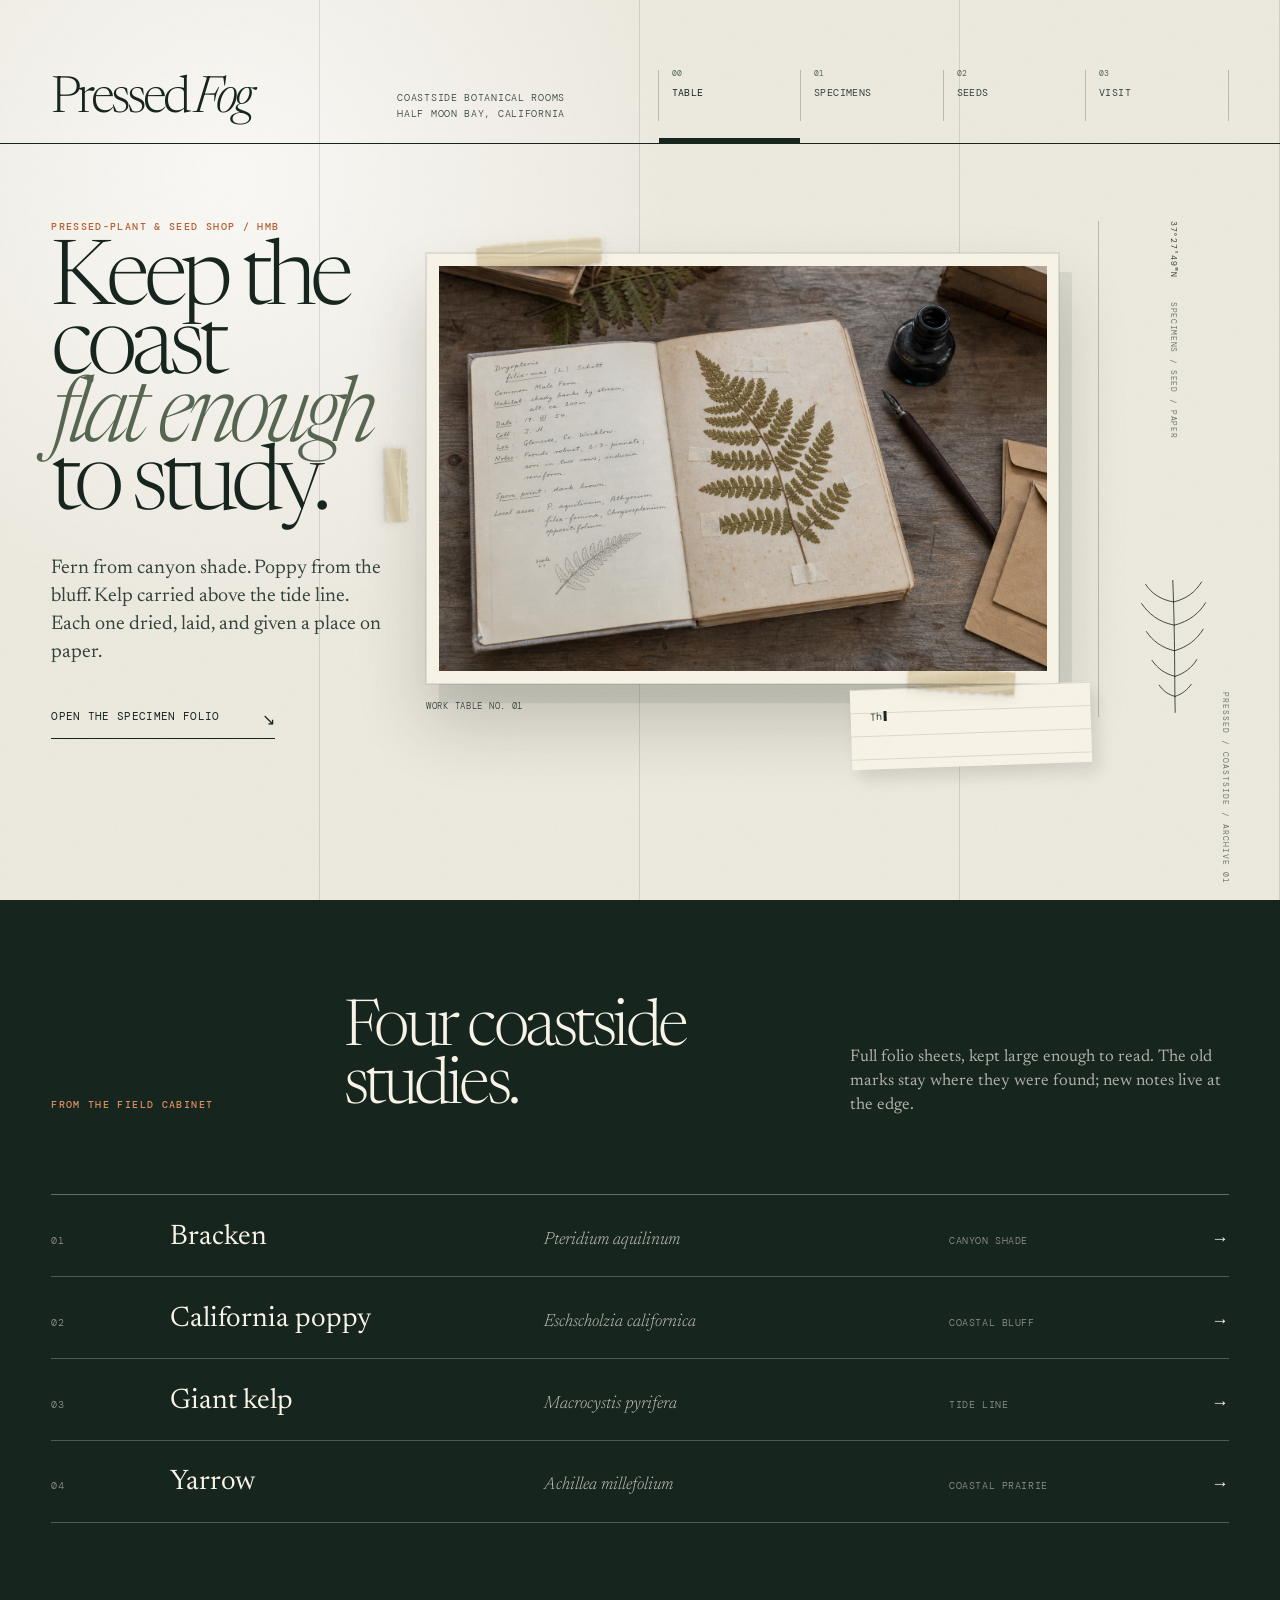
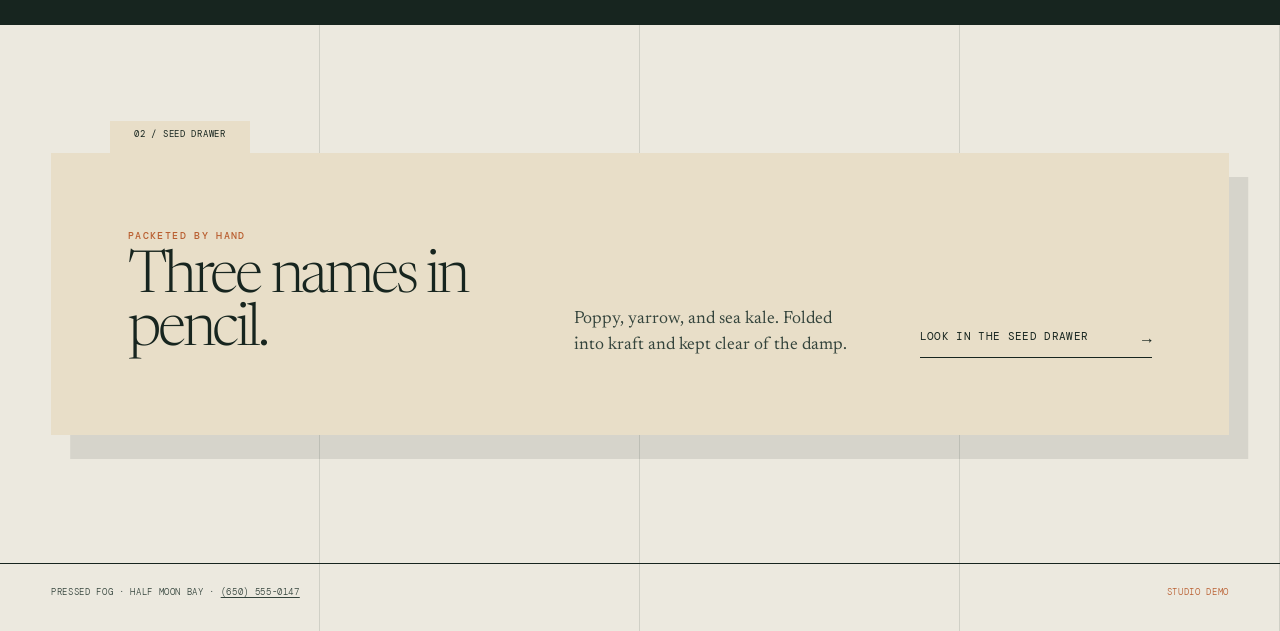
==== commit ab6562ab: "Add tactile tape and staged sheet motion Co-authored-by: Ashley  <ashleymarit@users.noreply.github.c" ====
--- a/index.html
+++ b/index.html
@@ -23,7 +23,7 @@
 <body class="home">
   <a class="skip-link" href="#main">Skip to the worktable</a>
   <header class="site-header">
-    <a class="wordmark" href="index.html" aria-label="Pressed Fog, home">
+    <a class="wordmark" href="index.html">
       <span>Pressed</span><span>Fog</span>
     </a>
     <p class="header-note">Coastside botanical rooms<br>Half Moon Bay, California</p>
@@ -46,9 +46,10 @@
 
       <figure class="hero-table press-object" data-press>
         <div class="photo-mat">
-          <img src="images/desk-notebook.jpg" width="1024" height="683" alt="An open field notebook holding a pressed fern, with handwritten botanical notes, a dip pen, inkwell, and kraft envelopes on a worn worktable">
-          <span class="photo-corner corner-a" aria-hidden="true"></span>
-          <span class="photo-corner corner-b" aria-hidden="true"></span>
+          <img src="images/desk-notebook.jpg" width="1536" height="1024" alt="An open field notebook holding a pressed fern, with handwritten botanical notes, a dip pen, inkwell, and kraft envelopes on a worn worktable">
+          <span class="tape-piece tape-01 tape-home-a" aria-hidden="true"></span>
+          <span class="tape-piece tape-02 tape-home-b" aria-hidden="true"></span>
+          <span class="tape-piece tape-03 tape-home-c" aria-hidden="true"></span>
         </div>
         <figcaption><span>Work table no. 01</span><span>Fern / iron-gall / field book</span></figcaption>
         <p class="margin-note type-note">
--- a/styles.css
+++ b/styles.css
@@ -316,26 +316,145 @@
   width: 100%;
 }
 
-.photo-corner {
+/* Hand-drawn translucent linen tape: three distinct tears, fibers, and wrinkles. */
+.tape-piece {
+  --tape-angle: 0deg;
+  --tape-delay: 820ms;
   position: absolute;
-  z-index: 2;
-  width: 2.6rem;
-  height: 2.6rem;
-  border-style: solid;
-  border-color: rgba(236, 225, 197, 0.9);
-  filter: drop-shadow(0 1px 1px rgba(32, 27, 20, 0.4));
-}
-
-.corner-a {
-  top: 0.2rem;
-  left: 0.2rem;
-  border-width: 0.5rem 0 0 0.5rem;
-}
-
-.corner-b {
-  right: 0.2rem;
-  bottom: 0.2rem;
-  border-width: 0 0.5rem 0.5rem 0;
+  z-index: 4;
+  display: block;
+  width: 7rem;
+  height: 2.15rem;
+  pointer-events: none;
+  background-repeat: no-repeat;
+  background-position: center;
+  background-size: 100% 100%;
+  filter:
+    drop-shadow(0 0.16rem 0.08rem rgba(51, 42, 26, 0.25))
+    drop-shadow(0 0.34rem 0.32rem rgba(51, 42, 26, 0.1));
+  mix-blend-mode: multiply;
+  opacity: 0.92;
+  transform: rotate(var(--tape-angle));
+  transform-origin: 12% 50%;
+  will-change: transform, filter, opacity;
+}
+
+.tape-piece::after {
+  content: "";
+  position: absolute;
+  inset: 20% 7% 15%;
+  background: linear-gradient(168deg, rgba(255, 255, 255, 0.28), transparent 32% 67%, rgba(92, 72, 42, 0.12));
+  border-radius: 50%;
+  opacity: 0.55;
+}
+
+.tape-01 {
+  background-image: url("images/tape-linen-01.svg");
+}
+
+.tape-02 {
+  background-image: url("images/tape-linen-02.svg");
+}
+
+.tape-03 {
+  background-image: url("images/tape-linen-03.svg");
+}
+
+.tape-home-a {
+  --tape-angle: -4.5deg;
+  --tape-delay: 760ms;
+  top: -0.72rem;
+  left: 8%;
+  width: 8.2rem;
+  height: 2.5rem;
+}
+
+.tape-home-b {
+  --tape-angle: 4deg;
+  --tape-delay: 980ms;
+  right: 7%;
+  bottom: -0.76rem;
+  width: 6.7rem;
+  height: 2.25rem;
+}
+
+.tape-home-c {
+  --tape-angle: 88deg;
+  --tape-delay: 1180ms;
+  top: 41%;
+  left: -2.75rem;
+  width: 6.2rem;
+  height: 2rem;
+  opacity: 0.82;
+}
+
+.tape-fern-a {
+  --tape-angle: -3.5deg;
+  --tape-delay: 720ms;
+  top: 0.3%;
+  left: 9%;
+  width: 6.9rem;
+}
+
+.tape-fern-b {
+  --tape-angle: 3.8deg;
+  --tape-delay: 980ms;
+  right: 12%;
+  bottom: 0.2%;
+  width: 5.8rem;
+}
+
+.tape-poppy-a {
+  --tape-angle: 5.5deg;
+  --tape-delay: 700ms;
+  top: 0.15%;
+  right: 7%;
+  width: 7.4rem;
+  height: 2.25rem;
+}
+
+.tape-poppy-b {
+  --tape-angle: 87deg;
+  --tape-delay: 1030ms;
+  top: 38%;
+  left: 0.15rem;
+  width: 5.4rem;
+  height: 1.9rem;
+  opacity: 0.84;
+}
+
+.tape-kelp-a {
+  --tape-angle: -1.5deg;
+  --tape-delay: 740ms;
+  top: 0.1%;
+  left: 35%;
+  width: 6.4rem;
+}
+
+.tape-kelp-b {
+  --tape-angle: 86deg;
+  --tape-delay: 1010ms;
+  right: 0.15rem;
+  bottom: 17%;
+  width: 5.5rem;
+  height: 1.9rem;
+}
+
+.tape-yarrow-a {
+  --tape-angle: 5deg;
+  --tape-delay: 730ms;
+  bottom: 0.2%;
+  left: 5%;
+  width: 7.1rem;
+}
+
+.tape-yarrow-b {
+  --tape-angle: -4deg;
+  --tape-delay: 970ms;
+  top: 0.25%;
+  right: 25%;
+  width: 5.6rem;
+  height: 2rem;
 }
 
 .hero-table figcaption,
@@ -846,13 +965,15 @@
 .visit-slip::before {
   content: "";
   position: absolute;
-  top: -0.45rem;
-  left: 23%;
-  width: 4.5rem;
-  height: 1.1rem;
-  background: rgba(209, 193, 157, 0.73);
-  box-shadow: 0 1px 1px rgba(39, 34, 24, 0.2);
-  transform: rotate(-5deg);
+  top: -0.9rem;
+  left: 20%;
+  width: 6rem;
+  height: 2rem;
+  background: url("images/tape-linen-02.svg") center / 100% 100% no-repeat;
+  filter: drop-shadow(0 0.18rem 0.12rem rgba(51, 42, 26, 0.22));
+  mix-blend-mode: multiply;
+  opacity: 0.88;
+  transform: rotate(-4deg);
 }
 
 .visit-detail {
@@ -978,7 +1099,7 @@
   color: var(--poppy);
 }
 
-/* Motion: sheets compress onto the table; annotations rise in gently. */
+/* Motion: paper lands first, adhesive follows, then ink and labels resolve. */
 [data-reveal] {
   opacity: 0;
   transform: translateY(1.3rem);
@@ -993,20 +1114,163 @@
 }
 
 .press-object {
-  opacity: 0;
-  transform: perspective(1400px) rotateX(5deg) translateY(-1rem);
-  transform-origin: center top;
-  filter: drop-shadow(0 2.2rem 1.4rem rgba(39, 34, 24, 0.24));
-  transition:
-    opacity 700ms ease,
-    transform 1500ms cubic-bezier(0.16, 0.75, 0.2, 1),
-    filter 1500ms ease;
-}
-
-.press-object.is-pressed {
+  --sheet-turn: -0.28deg;
+  --sheet-shift: -0.4rem;
   opacity: 1;
   transform: none;
-  filter: none;
+  transform-origin: center top;
+  backface-visibility: hidden;
+}
+
+.js .press-object:not(.is-pressed) {
+  transform:
+    perspective(1400px)
+    translate3d(var(--sheet-shift), -1.7rem, 0)
+    rotateX(7deg)
+    rotateZ(var(--sheet-turn))
+    scale(1.012);
+  filter:
+    drop-shadow(0 2.6rem 1.35rem rgba(39, 34, 24, 0.27))
+    saturate(0.91);
+}
+
+.js .press-object.is-pressed {
+  animation: sheet-settle 1450ms cubic-bezier(0.2, 0.72, 0.18, 1) both;
+}
+
+#fern .press-object {
+  --sheet-turn: 0.55deg;
+  --sheet-shift: -0.6rem;
+}
+
+#poppy .press-object {
+  --sheet-turn: -0.62deg;
+  --sheet-shift: 0.45rem;
+}
+
+#kelp .press-object {
+  --sheet-turn: 0.38deg;
+  --sheet-shift: -0.3rem;
+}
+
+#yarrow .press-object {
+  --sheet-turn: -0.42deg;
+  --sheet-shift: 0.55rem;
+}
+
+@keyframes sheet-settle {
+  0% {
+    transform:
+      perspective(1400px)
+      translate3d(var(--sheet-shift), -1.7rem, 0)
+      rotateX(7deg)
+      rotateZ(var(--sheet-turn))
+      scale(1.012);
+    filter:
+      drop-shadow(0 2.6rem 1.35rem rgba(39, 34, 24, 0.27))
+      saturate(0.91);
+  }
+  46% {
+    transform:
+      perspective(1400px)
+      translate3d(0, 0.16rem, 0)
+      rotateX(-0.8deg)
+      rotateZ(0deg)
+      scale(0.998);
+    filter:
+      drop-shadow(0 0.45rem 0.45rem rgba(39, 34, 24, 0.17))
+      saturate(0.98);
+  }
+  64% {
+    transform:
+      perspective(1400px)
+      translate3d(0, -0.08rem, 0)
+      rotateX(0.35deg)
+      rotateZ(0deg)
+      scale(1.001);
+    filter: drop-shadow(0 0.8rem 0.7rem rgba(39, 34, 24, 0.14));
+  }
+  80% {
+    transform:
+      perspective(1400px)
+      translate3d(0, 0.03rem, 0)
+      rotateX(-0.12deg)
+      rotateZ(0deg)
+      scale(0.9997);
+    filter: drop-shadow(0 0.55rem 0.5rem rgba(39, 34, 24, 0.13));
+  }
+  100% {
+    transform: none;
+    filter: none;
+  }
+}
+
+.js .press-object:not(.is-pressed) .tape-piece {
+  opacity: 0;
+  transform:
+    translate3d(-0.25rem, -0.55rem, 0)
+    rotate(calc(var(--tape-angle) - 4deg))
+    rotateX(42deg)
+    scaleX(0.74)
+    scaleY(0.76);
+  filter: drop-shadow(0 0.75rem 0.35rem rgba(51, 42, 26, 0.28));
+}
+
+.js .press-object.is-pressed .tape-piece {
+  animation: tape-stick 680ms cubic-bezier(0.16, 0.78, 0.22, 1) var(--tape-delay) both;
+}
+
+@keyframes tape-stick {
+  0% {
+    opacity: 0;
+    transform:
+      translate3d(-0.25rem, -0.55rem, 0)
+      rotate(calc(var(--tape-angle) - 4deg))
+      rotateX(42deg)
+      scaleX(0.74)
+      scaleY(0.76);
+    filter: drop-shadow(0 0.75rem 0.35rem rgba(51, 42, 26, 0.28));
+  }
+  28% {
+    opacity: 0.82;
+    transform:
+      translate3d(-0.08rem, -0.25rem, 0)
+      rotate(calc(var(--tape-angle) + 1.5deg))
+      rotateX(19deg)
+      scaleX(0.9)
+      scaleY(0.86);
+    filter: drop-shadow(0 0.45rem 0.22rem rgba(51, 42, 26, 0.24));
+  }
+  68% {
+    opacity: 0.94;
+    transform:
+      translate3d(0, 0.05rem, 0)
+      rotate(var(--tape-angle))
+      rotateX(-2deg)
+      scaleX(1.015)
+      scaleY(0.96);
+    filter:
+      drop-shadow(0 0.1rem 0.04rem rgba(51, 42, 26, 0.28))
+      drop-shadow(0 0.25rem 0.16rem rgba(51, 42, 26, 0.1));
+  }
+  100% {
+    opacity: 0.92;
+    transform: rotate(var(--tape-angle));
+    filter:
+      drop-shadow(0 0.16rem 0.08rem rgba(51, 42, 26, 0.25))
+      drop-shadow(0 0.34rem 0.32rem rgba(51, 42, 26, 0.1));
+  }
+}
+
+.specimen-sheet .sheet-notes[data-reveal] {
+  opacity: 1;
+  clip-path: inset(0 0 100% 0);
+  transform: none;
+  transition: clip-path 1100ms cubic-bezier(0.16, 0.7, 0.22, 1) 550ms;
+}
+
+.specimen-sheet .sheet-notes[data-reveal].is-visible {
+  clip-path: inset(0);
 }
 
 @media (max-width: 1100px) {
@@ -1278,16 +1542,35 @@
   *::before,
   *::after {
     scroll-behavior: auto !important;
+    animation-delay: 0s !important;
     animation-duration: 0.01ms !important;
     animation-iteration-count: 1 !important;
     transition-duration: 0.01ms !important;
   }
 
   [data-reveal],
-  .press-object {
-    opacity: 1;
-    transform: none;
-    filter: none;
+  .js .press-object,
+  .js .press-object:not(.is-pressed),
+  .js .press-object.is-pressed {
+    opacity: 1 !important;
+    transform: none !important;
+    filter: none !important;
+    animation: none !important;
+  }
+
+  .specimen-sheet .sheet-notes[data-reveal] {
+    clip-path: inset(0);
+  }
+
+  .js .press-object .tape-piece,
+  .js .press-object:not(.is-pressed) .tape-piece,
+  .js .press-object.is-pressed .tape-piece {
+    opacity: 0.92;
+    transform: rotate(var(--tape-angle));
+    filter:
+      drop-shadow(0 0.16rem 0.08rem rgba(51, 42, 26, 0.25))
+      drop-shadow(0 0.34rem 0.32rem rgba(51, 42, 26, 0.1));
+    animation: none !important;
   }
 
   .ink-stem path {
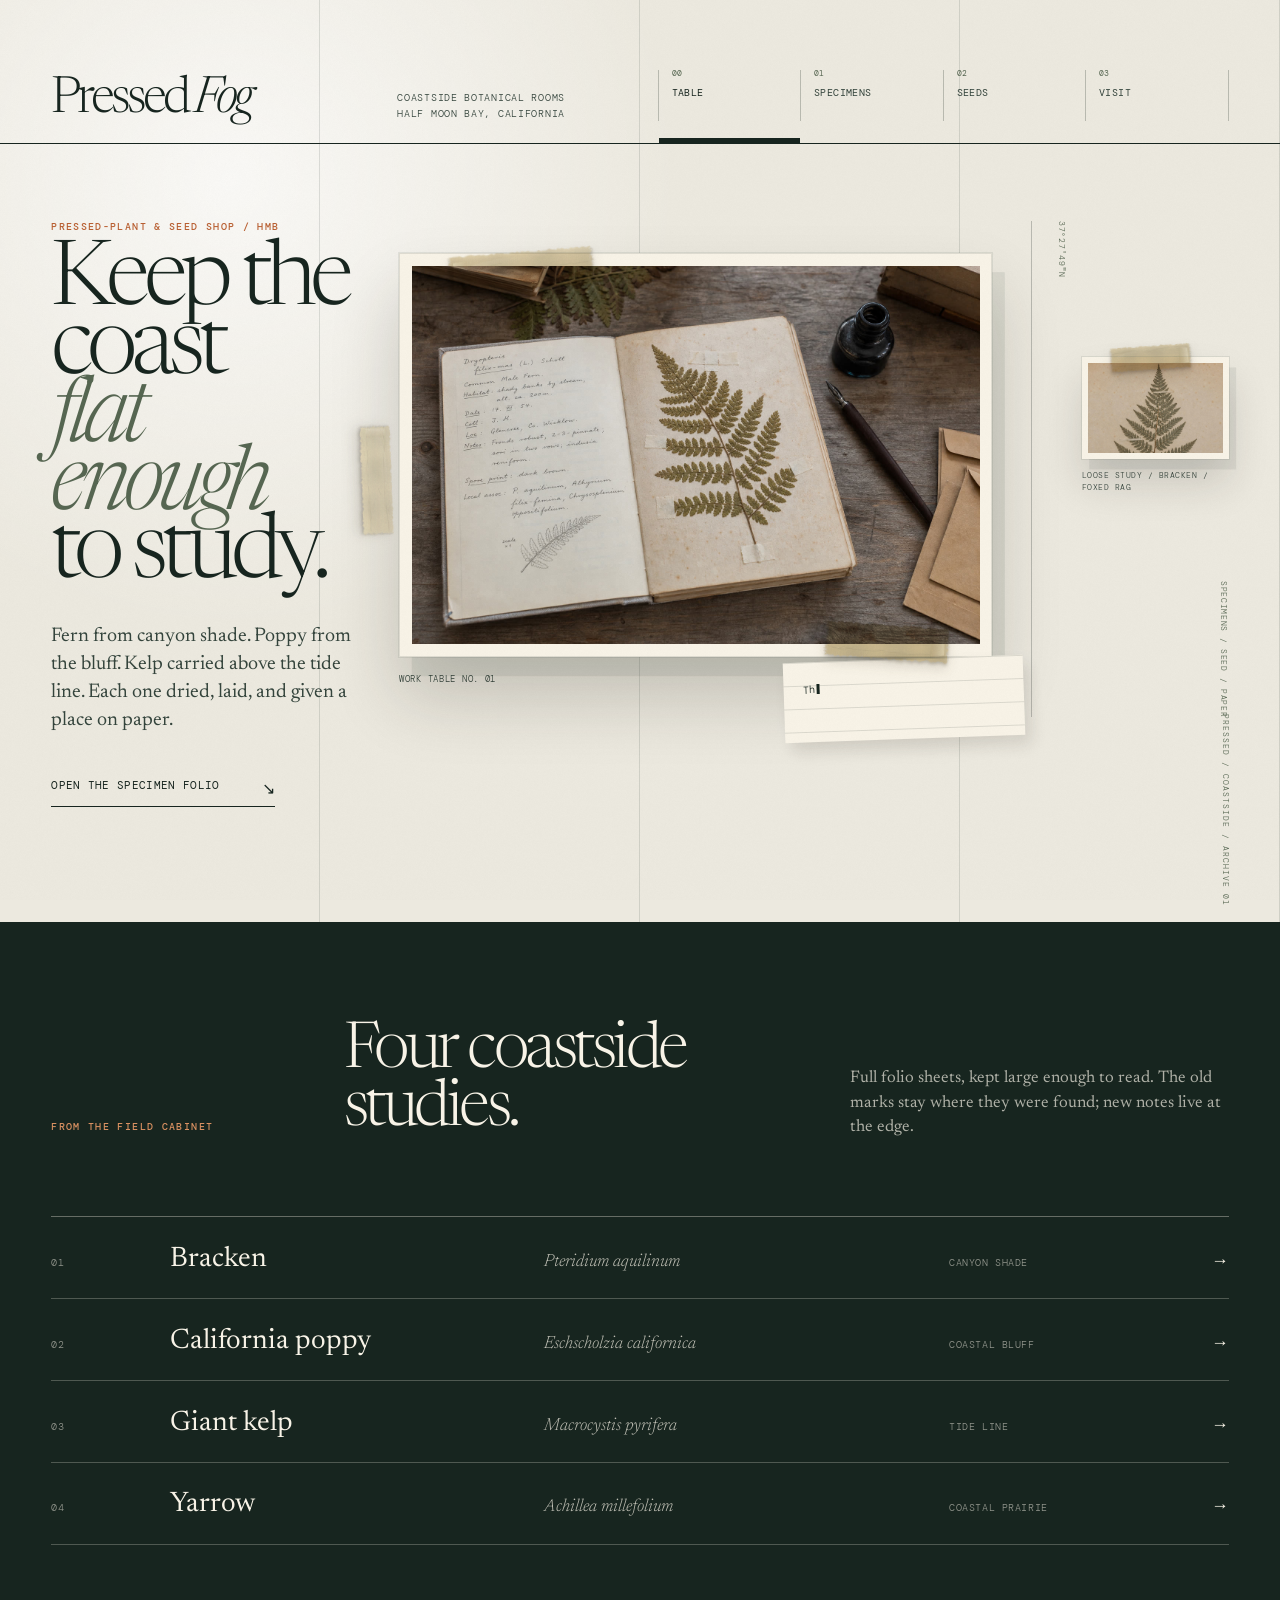
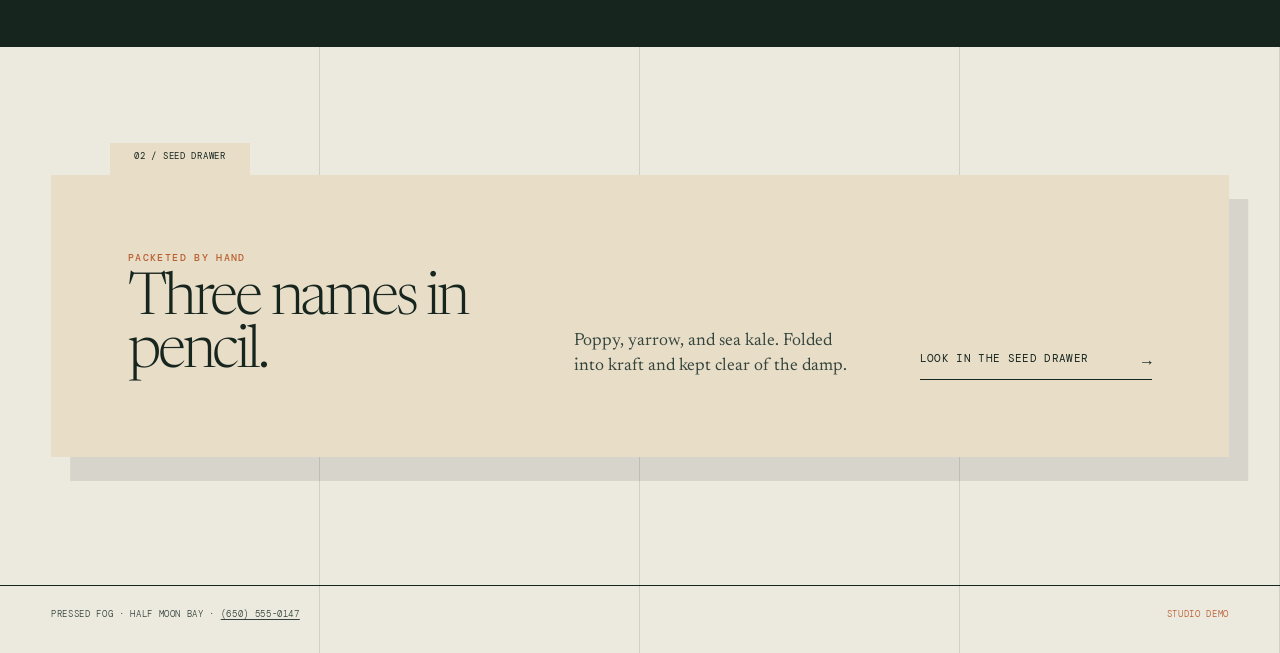
==== commit 745998ab: "Replace geometric leaf with real fern study Co-authored-by: Ashley  <ashleymarit@users.noreply.githu" ====
--- a/index.html
+++ b/index.html
@@ -58,12 +58,16 @@
         </p>
       </figure>
 
-      <aside class="hero-index" aria-label="Shop index" data-reveal>
-        <span class="index-number">37°27′49″N</span>
+      <aside class="hero-specimen" aria-label="Loose fern study" data-reveal>
+        <span class="specimen-coordinate">37°27′49″N</span>
+        <figure class="mini-folio press-object" data-press>
+          <div class="mini-folio-paper">
+            <img src="images/home-specimen.jpg" width="1404" height="936" alt="Close photograph of a real pressed bracken frond on foxed herbarium paper">
+            <span class="tape-piece tape-02 tape-mini" aria-hidden="true"></span>
+          </div>
+          <figcaption>Loose study / bracken / foxed rag</figcaption>
+        </figure>
         <p>Specimens / seed / paper</p>
-        <svg class="ink-stem" viewBox="0 0 94 184" aria-hidden="true">
-          <path pathLength="1" d="M49 178C48 136 49 91 46 13M47 40C31 37 20 30 12 18M47 40C63 36 74 28 82 15M48 69C28 65 16 55 7 42M48 69C67 64 79 54 87 41M48 101C32 97 21 89 13 77M48 101C65 96 76 87 84 74M49 133C36 130 27 123 20 113M49 133C61 129 70 122 76 112M49 158C40 156 34 151 29 144M49 158C58 155 64 150 69 143"></path>
-        </svg>
       </aside>
     </section>
 
--- a/styles.css
+++ b/styles.css
@@ -237,7 +237,7 @@
 .hero {
   position: relative;
   display: grid;
-  grid-template-columns: minmax(17rem, 0.77fr) minmax(30rem, 1.45fr) minmax(7rem, 0.3fr);
+  grid-template-columns: minmax(17rem, 0.72fr) minmax(30rem, 1.38fr) minmax(10rem, 0.46fr);
   gap: clamp(1.25rem, 3vw, 3.6rem);
   align-items: start;
   min-height: calc(100vh - 9rem);
@@ -320,23 +320,40 @@
 .tape-piece {
   --tape-angle: 0deg;
   --tape-delay: 820ms;
+  --tape-opacity: 0.98;
   position: absolute;
   z-index: 4;
   display: block;
-  width: 7rem;
-  height: 2.15rem;
+  width: 7.4rem;
+  height: 2.5rem;
   pointer-events: none;
   background-repeat: no-repeat;
   background-position: center;
   background-size: 100% 100%;
   filter:
-    drop-shadow(0 0.16rem 0.08rem rgba(51, 42, 26, 0.25))
-    drop-shadow(0 0.34rem 0.32rem rgba(51, 42, 26, 0.1));
+    drop-shadow(0 0.16rem 0.09rem rgba(51, 42, 26, 0.34))
+    drop-shadow(0 0.42rem 0.38rem rgba(51, 42, 26, 0.17));
   mix-blend-mode: multiply;
-  opacity: 0.92;
+  opacity: var(--tape-opacity);
   transform: rotate(var(--tape-angle));
   transform-origin: 12% 50%;
   will-change: transform, filter, opacity;
+}
+
+.tape-piece::before {
+  content: "";
+  position: absolute;
+  z-index: 2;
+  top: 17%;
+  left: 1.5%;
+  width: 14%;
+  height: 66%;
+  background: linear-gradient(90deg, rgba(255, 251, 234, 0.6), rgba(187, 166, 117, 0.22));
+  clip-path: polygon(5% 2%, 94% 8%, 100% 92%, 0 98%);
+  box-shadow: -0.14rem 0.15rem 0.12rem rgba(61, 49, 29, 0.24);
+  opacity: 0.72;
+  transform: perspective(2rem) rotateY(-22deg);
+  transform-origin: right center;
 }
 
 .tape-piece::after {
@@ -348,44 +365,62 @@
   opacity: 0.55;
 }
 
+.tape-02::before {
+  right: 1.5%;
+  left: auto;
+  background: linear-gradient(270deg, rgba(255, 251, 234, 0.55), rgba(172, 149, 101, 0.2));
+  box-shadow: 0.14rem 0.14rem 0.12rem rgba(61, 49, 29, 0.22);
+  transform: perspective(2rem) rotateY(21deg);
+  transform-origin: left center;
+}
+
+.tape-03::before {
+  top: 21%;
+  left: 3%;
+  width: 9%;
+  height: 58%;
+  opacity: 0.48;
+  transform: perspective(2rem) rotateY(-13deg);
+}
+
 .tape-01 {
-  background-image: url("images/tape-linen-01.svg");
+  background-image: url("images/tape-linen-01.png");
 }
 
 .tape-02 {
-  background-image: url("images/tape-linen-02.svg");
+  background-image: url("images/tape-linen-02.png");
 }
 
 .tape-03 {
-  background-image: url("images/tape-linen-03.svg");
+  background-image: url("images/tape-linen-03.png");
 }
 
 .tape-home-a {
   --tape-angle: -4.5deg;
   --tape-delay: 760ms;
-  top: -0.72rem;
+  top: -0.12rem;
   left: 8%;
-  width: 8.2rem;
-  height: 2.5rem;
+  width: 9.4rem;
+  height: 3rem;
 }
 
 .tape-home-b {
   --tape-angle: 4deg;
   --tape-delay: 980ms;
   right: 7%;
-  bottom: -0.76rem;
-  width: 6.7rem;
-  height: 2.25rem;
+  bottom: -0.18rem;
+  width: 8rem;
+  height: 2.7rem;
 }
 
 .tape-home-c {
   --tape-angle: 88deg;
   --tape-delay: 1180ms;
   top: 41%;
-  left: -2.75rem;
-  width: 6.2rem;
-  height: 2rem;
-  opacity: 0.82;
+  left: -2.3rem;
+  width: 7rem;
+  height: 2.35rem;
+  --tape-opacity: 0.9;
 }
 
 .tape-fern-a {
@@ -393,7 +428,8 @@
   --tape-delay: 720ms;
   top: 0.3%;
   left: 9%;
-  width: 6.9rem;
+  width: 8rem;
+  height: 2.7rem;
 }
 
 .tape-fern-b {
@@ -401,7 +437,8 @@
   --tape-delay: 980ms;
   right: 12%;
   bottom: 0.2%;
-  width: 5.8rem;
+  width: 6.7rem;
+  height: 2.4rem;
 }
 
 .tape-poppy-a {
@@ -409,8 +446,8 @@
   --tape-delay: 700ms;
   top: 0.15%;
   right: 7%;
-  width: 7.4rem;
-  height: 2.25rem;
+  width: 8.4rem;
+  height: 2.8rem;
 }
 
 .tape-poppy-b {
@@ -418,9 +455,9 @@
   --tape-delay: 1030ms;
   top: 38%;
   left: 0.15rem;
-  width: 5.4rem;
-  height: 1.9rem;
-  opacity: 0.84;
+  width: 6.2rem;
+  height: 2.2rem;
+  --tape-opacity: 0.92;
 }
 
 .tape-kelp-a {
@@ -428,7 +465,8 @@
   --tape-delay: 740ms;
   top: 0.1%;
   left: 35%;
-  width: 6.4rem;
+  width: 7.4rem;
+  height: 2.6rem;
 }
 
 .tape-kelp-b {
@@ -436,8 +474,8 @@
   --tape-delay: 1010ms;
   right: 0.15rem;
   bottom: 17%;
-  width: 5.5rem;
-  height: 1.9rem;
+  width: 6.2rem;
+  height: 2.2rem;
 }
 
 .tape-yarrow-a {
@@ -445,7 +483,8 @@
   --tape-delay: 730ms;
   bottom: 0.2%;
   left: 5%;
-  width: 7.1rem;
+  width: 8.1rem;
+  height: 2.7rem;
 }
 
 .tape-yarrow-b {
@@ -453,8 +492,8 @@
   --tape-delay: 970ms;
   top: 0.25%;
   right: 25%;
-  width: 5.6rem;
-  height: 2rem;
+  width: 6.5rem;
+  height: 2.3rem;
 }
 
 .hero-table figcaption,
@@ -503,50 +542,69 @@
   50% { opacity: 0; }
 }
 
-.hero-index {
-  display: flex;
+.hero-specimen {
+  position: relative;
+  display: grid;
+  grid-template-columns: 1rem 1fr;
+  gap: 0.9rem;
   min-height: 31rem;
-  flex-direction: column;
-  align-items: center;
   padding-left: 1.2rem;
   border-left: 1px solid var(--rule);
 }
 
-.index-number,
-.hero-index p {
+.specimen-coordinate,
+.hero-specimen > p {
+  margin: 0;
+  color: var(--lichen);
   font: 300 0.53rem/1.4 var(--mono);
   letter-spacing: 0.08em;
   text-transform: uppercase;
   writing-mode: vertical-rl;
 }
 
-.hero-index p {
-  margin: 1.5rem 0 auto;
-  color: var(--lichen);
-}
-
-.ink-stem {
-  width: 4.7rem;
-  overflow: visible;
-}
-
-.ink-stem path {
-  fill: none;
-  stroke: var(--ink);
-  stroke-width: 1;
-  stroke-linecap: round;
-  stroke-linejoin: round;
-  stroke-dasharray: 1;
-  stroke-dashoffset: 1;
-}
-
-.is-visible .ink-stem path,
-.ink-stem path {
-  animation: draw-ink 3.2s 0.45s cubic-bezier(0.3, 0.1, 0.2, 1) forwards;
-}
-
-@keyframes draw-ink {
-  to { stroke-dashoffset: 0; }
+.hero-specimen > p {
+  position: absolute;
+  right: 0;
+  bottom: 0;
+}
+
+.mini-folio {
+  align-self: start;
+  width: 100%;
+  margin: 8.5rem 0 0;
+}
+
+.mini-folio-paper {
+  position: relative;
+  padding: 0.38rem;
+  background: var(--paper);
+  box-shadow:
+    0 0 0 1px rgba(23, 37, 31, 0.08),
+    0.45rem 0.65rem 0 rgba(23, 37, 31, 0.07),
+    0 1.5rem 2.5rem rgba(39, 34, 24, 0.16);
+}
+
+.mini-folio-paper img {
+  width: 100%;
+  aspect-ratio: 3 / 2;
+  object-fit: cover;
+}
+
+.mini-folio figcaption {
+  margin-top: 0.7rem;
+  color: var(--ink-soft);
+  font: 300 0.52rem/1.45 var(--mono);
+  letter-spacing: 0.06em;
+  text-transform: uppercase;
+}
+
+.tape-mini {
+  --tape-angle: -4deg;
+  --tape-delay: 880ms;
+  top: -0.75rem;
+  left: 18%;
+  width: 5.2rem;
+  height: 1.85rem;
 }
 
 .cabinet {
@@ -969,7 +1027,7 @@
   left: 20%;
   width: 6rem;
   height: 2rem;
-  background: url("images/tape-linen-02.svg") center / 100% 100% no-repeat;
+  background: url("images/tape-linen-02.png") center / 100% 100% no-repeat;
   filter: drop-shadow(0 0.18rem 0.12rem rgba(51, 42, 26, 0.22));
   mix-blend-mode: multiply;
   opacity: 0.88;
@@ -1254,11 +1312,11 @@
       drop-shadow(0 0.25rem 0.16rem rgba(51, 42, 26, 0.1));
   }
   100% {
-    opacity: 0.92;
+    opacity: var(--tape-opacity);
     transform: rotate(var(--tape-angle));
     filter:
-      drop-shadow(0 0.16rem 0.08rem rgba(51, 42, 26, 0.25))
-      drop-shadow(0 0.34rem 0.32rem rgba(51, 42, 26, 0.1));
+      drop-shadow(0 0.16rem 0.09rem rgba(51, 42, 26, 0.34))
+      drop-shadow(0 0.42rem 0.38rem rgba(51, 42, 26, 0.17));
   }
 }
 
@@ -1282,8 +1340,40 @@
     grid-template-columns: 0.75fr 1.25fr;
   }
 
-  .hero-index {
-    display: none;
+  .hero-copy {
+    grid-column: 1;
+    grid-row: 1;
+  }
+
+  .hero-table {
+    grid-column: 2;
+    grid-row: 1;
+  }
+
+  .hero-specimen {
+    grid-column: 2;
+    grid-row: 2;
+    grid-template-columns: auto 1fr auto;
+    min-height: 0;
+    padding: 1.75rem 0 0;
+    border-top: 1px solid var(--rule);
+    border-left: 0;
+  }
+
+  .specimen-coordinate,
+  .hero-specimen > p {
+    position: static;
+    writing-mode: horizontal-tb;
+  }
+
+  .hero-specimen > p {
+    text-align: right;
+  }
+
+  .mini-folio {
+    width: min(100%, 16rem);
+    margin: 0;
+    justify-self: center;
   }
 
   .specimen-sheet {
@@ -1377,6 +1467,31 @@
     margin-top: 1rem;
   }
 
+  .hero-specimen {
+    display: grid;
+    grid-template-columns: 1fr auto;
+    gap: 1.25rem;
+    width: 100%;
+    padding-top: 2rem;
+  }
+
+  .specimen-coordinate {
+    grid-column: 1;
+    align-self: end;
+  }
+
+  .mini-folio {
+    grid-column: 1 / -1;
+    grid-row: 1;
+    width: min(68%, 17rem);
+    margin-left: auto;
+  }
+
+  .hero-specimen > p {
+    grid-column: 2;
+    align-self: end;
+  }
+
   .margin-note {
     position: relative;
     right: auto;
@@ -1565,16 +1680,12 @@
   .js .press-object .tape-piece,
   .js .press-object:not(.is-pressed) .tape-piece,
   .js .press-object.is-pressed .tape-piece {
-    opacity: 0.92;
+    opacity: var(--tape-opacity);
     transform: rotate(var(--tape-angle));
     filter:
-      drop-shadow(0 0.16rem 0.08rem rgba(51, 42, 26, 0.25))
-      drop-shadow(0 0.34rem 0.32rem rgba(51, 42, 26, 0.1));
+      drop-shadow(0 0.16rem 0.09rem rgba(51, 42, 26, 0.34))
+      drop-shadow(0 0.42rem 0.38rem rgba(51, 42, 26, 0.17));
     animation: none !important;
-  }
-
-  .ink-stem path {
-    stroke-dashoffset: 0;
   }
 
   .type-note [data-type]::after,
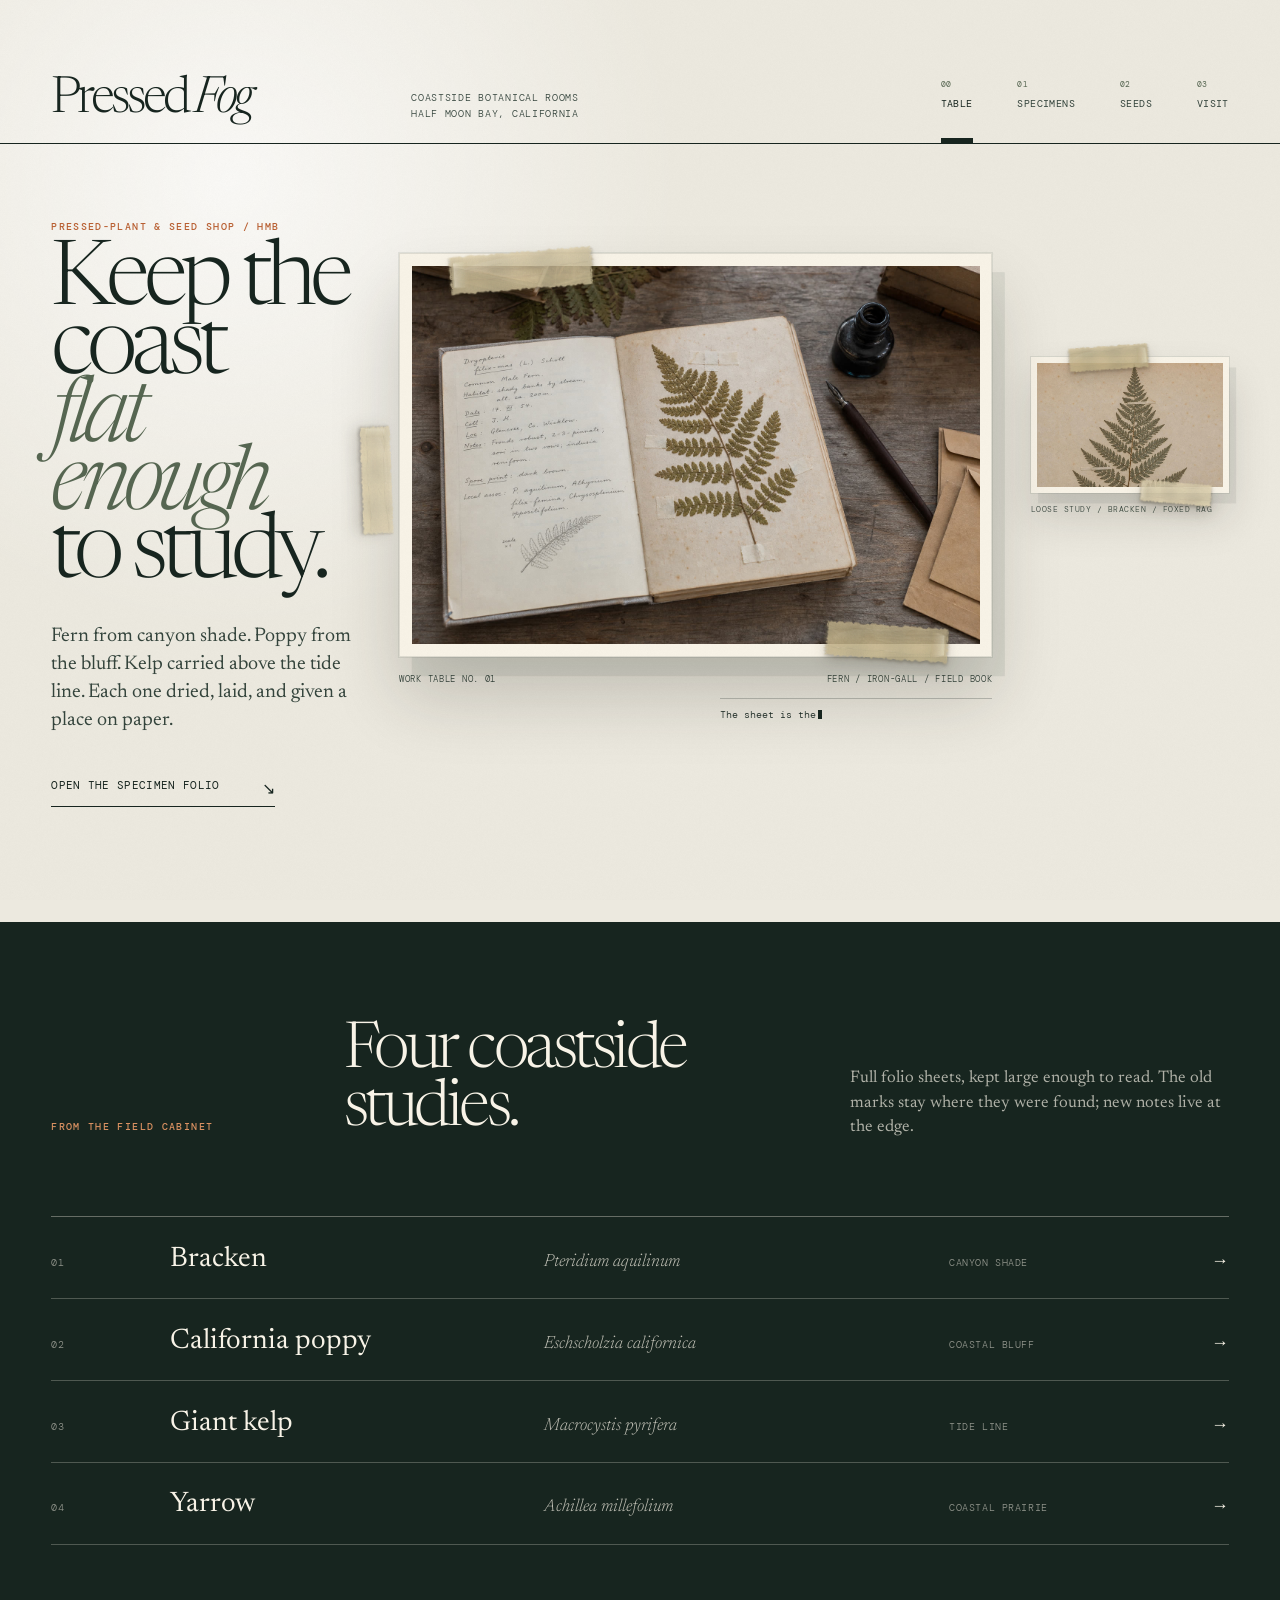
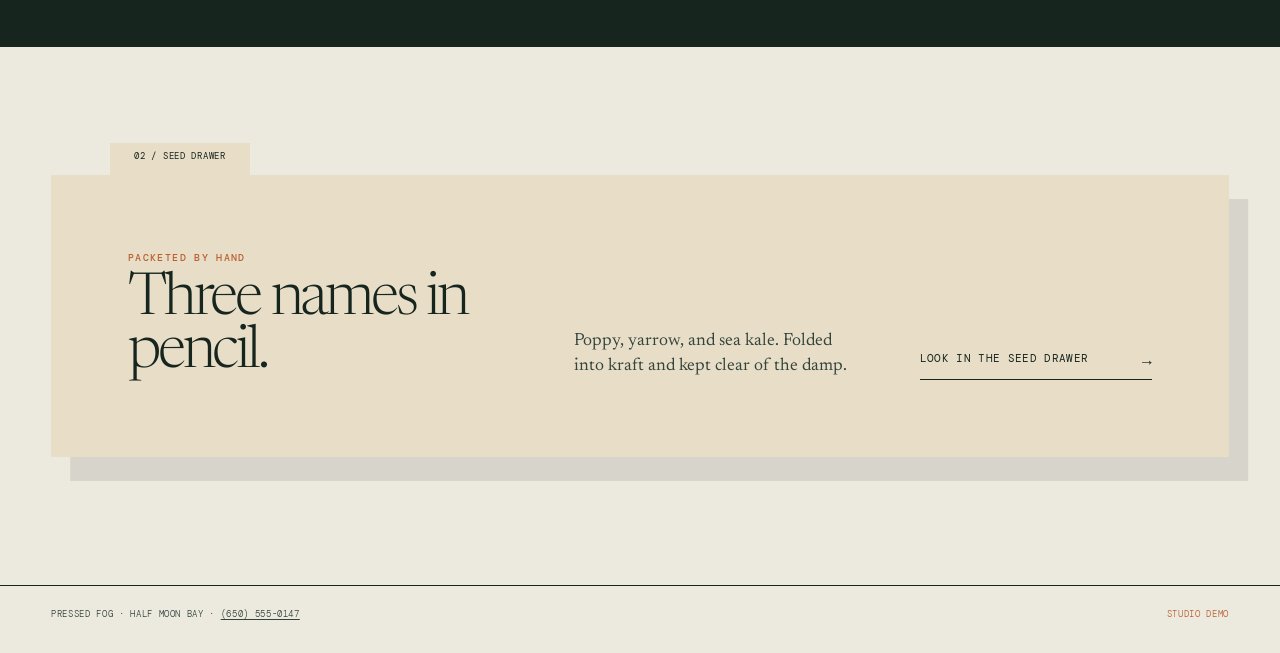
==== commit 4e618a9f: "Calm the field cabinet and expose tape edges Co-authored-by: Ashley  <ashleymarit@users.noreply.gith" ====
--- a/index.html
+++ b/index.html
@@ -59,15 +59,14 @@
       </figure>
 
       <aside class="hero-specimen" aria-label="Loose fern study" data-reveal>
-        <span class="specimen-coordinate">37°27′49″N</span>
         <figure class="mini-folio press-object" data-press>
           <div class="mini-folio-paper">
             <img src="images/home-specimen.jpg" width="1404" height="936" alt="Close photograph of a real pressed bracken frond on foxed herbarium paper">
             <span class="tape-piece tape-02 tape-mini" aria-hidden="true"></span>
+            <span class="tape-piece tape-03 tape-mini-second" aria-hidden="true"></span>
           </div>
           <figcaption>Loose study / bracken / foxed rag</figcaption>
         </figure>
-        <p>Specimens / seed / paper</p>
       </aside>
     </section>
 
--- a/styles.css
+++ b/styles.css
@@ -31,7 +31,6 @@
   min-width: 320px;
   color: var(--ink);
   background:
-    linear-gradient(90deg, transparent 0, transparent calc(100% - 1px), var(--rule-light) calc(100% - 1px)) 0 0 / 25% 100%,
     radial-gradient(circle at 18% 8%, rgba(255, 255, 255, 0.72), transparent 28rem),
     var(--fog);
   font-family: var(--serif);
@@ -116,7 +115,7 @@
   z-index: 5;
   display: grid;
   grid-template-columns: 1.1fr 0.8fr 2fr;
-  gap: 2rem;
+  gap: clamp(2rem, 5vw, 6rem);
   align-items: end;
   min-height: 9rem;
   padding: 1.5rem clamp(1.25rem, 4vw, 4.75rem) 1.35rem;
@@ -153,17 +152,16 @@
 }
 
 .site-nav {
-  display: grid;
-  grid-template-columns: repeat(4, 1fr);
-  border-left: 1px solid var(--rule);
+  display: flex;
+  justify-content: flex-end;
+  gap: clamp(1.5rem, 3.5vw, 3.8rem);
 }
 
 .site-nav a {
   position: relative;
   display: flex;
-  min-height: 3.2rem;
-  padding: 1.1rem 0.55rem 0 0.8rem;
-  border-right: 1px solid var(--rule);
+  min-height: 2.5rem;
+  padding: 1.1rem 0 0;
   color: var(--ink-soft);
   font: 400 0.64rem/1 var(--mono);
   letter-spacing: 0.04em;
@@ -245,14 +243,7 @@
 }
 
 .hero::after {
-  content: "PRESSED / COASTSIDE / ARCHIVE 01";
-  position: absolute;
-  right: clamp(1.25rem, 4vw, 4.75rem);
-  bottom: 1rem;
-  color: var(--lichen);
-  font: 300 0.52rem/1 var(--mono);
-  letter-spacing: 0.12em;
-  writing-mode: vertical-rl;
+  content: none;
 }
 
 .hero-copy {
@@ -322,7 +313,7 @@
   --tape-delay: 820ms;
   --tape-opacity: 0.98;
   position: absolute;
-  z-index: 4;
+  z-index: 8;
   display: block;
   width: 7.4rem;
   height: 2.5rem;
@@ -331,9 +322,9 @@
   background-position: center;
   background-size: 100% 100%;
   filter:
-    drop-shadow(0 0.16rem 0.09rem rgba(51, 42, 26, 0.34))
-    drop-shadow(0 0.42rem 0.38rem rgba(51, 42, 26, 0.17));
-  mix-blend-mode: multiply;
+    drop-shadow(0 0.18rem 0.1rem rgba(51, 42, 26, 0.42))
+    drop-shadow(0 0.48rem 0.42rem rgba(51, 42, 26, 0.2));
+  mix-blend-mode: normal;
   opacity: var(--tape-opacity);
   transform: rotate(var(--tape-angle));
   transform-origin: 12% 50%;
@@ -426,7 +417,7 @@
 .tape-fern-a {
   --tape-angle: -3.5deg;
   --tape-delay: 720ms;
-  top: 0.3%;
+  top: -0.9rem;
   left: 9%;
   width: 8rem;
   height: 2.7rem;
@@ -436,7 +427,7 @@
   --tape-angle: 3.8deg;
   --tape-delay: 980ms;
   right: 12%;
-  bottom: 0.2%;
+  bottom: -0.75rem;
   width: 6.7rem;
   height: 2.4rem;
 }
@@ -444,7 +435,7 @@
 .tape-poppy-a {
   --tape-angle: 5.5deg;
   --tape-delay: 700ms;
-  top: 0.15%;
+  top: -0.8rem;
   right: 7%;
   width: 8.4rem;
   height: 2.8rem;
@@ -454,7 +445,7 @@
   --tape-angle: 87deg;
   --tape-delay: 1030ms;
   top: 38%;
-  left: 0.15rem;
+  left: -2.1rem;
   width: 6.2rem;
   height: 2.2rem;
   --tape-opacity: 0.92;
@@ -463,7 +454,7 @@
 .tape-kelp-a {
   --tape-angle: -1.5deg;
   --tape-delay: 740ms;
-  top: 0.1%;
+  top: -0.85rem;
   left: 35%;
   width: 7.4rem;
   height: 2.6rem;
@@ -472,7 +463,7 @@
 .tape-kelp-b {
   --tape-angle: 86deg;
   --tape-delay: 1010ms;
-  right: 0.15rem;
+  right: -2.1rem;
   bottom: 17%;
   width: 6.2rem;
   height: 2.2rem;
@@ -481,7 +472,7 @@
 .tape-yarrow-a {
   --tape-angle: 5deg;
   --tape-delay: 730ms;
-  bottom: 0.2%;
+  bottom: -0.8rem;
   left: 5%;
   width: 8.1rem;
   height: 2.7rem;
@@ -490,7 +481,7 @@
 .tape-yarrow-b {
   --tape-angle: -4deg;
   --tape-delay: 970ms;
-  top: 0.25%;
+  top: -0.75rem;
   right: 25%;
   width: 6.5rem;
   height: 2.3rem;
@@ -511,19 +502,16 @@
 }
 
 .margin-note {
-  position: absolute;
-  right: -2rem;
-  bottom: -4rem;
-  width: 15rem;
-  min-height: 5rem;
-  padding: 1rem 1.2rem;
+  position: relative;
+  width: min(100%, 17rem);
+  min-height: 2rem;
+  margin: 0.8rem 0 0 auto;
+  padding: 0.55rem 0 0;
+  border-top: 1px solid var(--rule);
   color: var(--ink);
-  background:
-    linear-gradient(var(--rule-light) 1px, transparent 1px) 0 0 / 100% 1.45rem,
-    var(--paper);
-  box-shadow: 0.4rem 0.6rem 1rem rgba(39, 34, 24, 0.12);
-  font: 300 0.65rem/1.45rem var(--mono);
-  transform: rotate(-2deg);
+  background: transparent;
+  box-shadow: none;
+  font: 300 0.6rem/1.4 var(--mono);
 }
 
 .type-note [data-type]::after,
@@ -544,34 +532,17 @@
 
 .hero-specimen {
   position: relative;
-  display: grid;
-  grid-template-columns: 1rem 1fr;
-  gap: 0.9rem;
-  min-height: 31rem;
-  padding-left: 1.2rem;
-  border-left: 1px solid var(--rule);
-}
-
-.specimen-coordinate,
-.hero-specimen > p {
-  margin: 0;
-  color: var(--lichen);
-  font: 300 0.53rem/1.4 var(--mono);
-  letter-spacing: 0.08em;
-  text-transform: uppercase;
-  writing-mode: vertical-rl;
-}
-
-.hero-specimen > p {
-  position: absolute;
-  right: 0;
-  bottom: 0;
+  min-height: 28rem;
 }
 
 .mini-folio {
   align-self: start;
   width: 100%;
   margin: 8.5rem 0 0;
+}
+
+.js .mini-folio.is-pressed {
+  animation-delay: 320ms;
 }
 
 .mini-folio-paper {
@@ -600,11 +571,20 @@
 
 .tape-mini {
   --tape-angle: -4deg;
-  --tape-delay: 880ms;
+  --tape-delay: 1080ms;
   top: -0.75rem;
   left: 18%;
   width: 5.2rem;
   height: 1.85rem;
+}
+
+.tape-mini-second {
+  --tape-angle: 5deg;
+  --tape-delay: 1290ms;
+  right: 8%;
+  bottom: -0.72rem;
+  width: 4.6rem;
+  height: 1.7rem;
 }
 
 .cabinet {
@@ -814,10 +794,12 @@
 
 .paper-edge {
   position: relative;
+  overflow: visible;
   padding: clamp(0.5rem, 1vw, 0.9rem);
   background: var(--paper);
-  clip-path: polygon(0.2% 0.6%, 5% 0.25%, 12% 0.5%, 20% 0.1%, 31% 0.45%, 42% 0.15%, 54% 0.4%, 65% 0.2%, 76% 0.5%, 88% 0.2%, 99.7% 0.6%, 99.9% 16%, 99.6% 31%, 99.9% 49%, 99.6% 67%, 99.9% 83%, 99.5% 99.4%, 88% 99.7%, 76% 99.45%, 63% 99.8%, 50% 99.5%, 37% 99.75%, 22% 99.5%, 10% 99.8%, 0.3% 99.4%, 0.1% 82%, 0.4% 64%, 0.1% 46%, 0.4% 28%);
-  box-shadow: 0 2rem 4rem var(--shadow);
+  box-shadow:
+    0 0 0 1px rgba(23, 37, 31, 0.07),
+    0 1.6rem 3.2rem var(--shadow);
 }
 
 .paper-edge::before {
@@ -1029,7 +1011,7 @@
   height: 2rem;
   background: url("images/tape-linen-02.png") center / 100% 100% no-repeat;
   filter: drop-shadow(0 0.18rem 0.12rem rgba(51, 42, 26, 0.22));
-  mix-blend-mode: multiply;
+  mix-blend-mode: normal;
   opacity: 0.88;
   transform: rotate(-4deg);
 }
@@ -1315,8 +1297,8 @@
     opacity: var(--tape-opacity);
     transform: rotate(var(--tape-angle));
     filter:
-      drop-shadow(0 0.16rem 0.09rem rgba(51, 42, 26, 0.34))
-      drop-shadow(0 0.42rem 0.38rem rgba(51, 42, 26, 0.17));
+      drop-shadow(0 0.18rem 0.1rem rgba(51, 42, 26, 0.42))
+      drop-shadow(0 0.48rem 0.42rem rgba(51, 42, 26, 0.2));
   }
 }
 
@@ -1353,27 +1335,14 @@
   .hero-specimen {
     grid-column: 2;
     grid-row: 2;
-    grid-template-columns: auto 1fr auto;
     min-height: 0;
     padding: 1.75rem 0 0;
     border-top: 1px solid var(--rule);
-    border-left: 0;
-  }
-
-  .specimen-coordinate,
-  .hero-specimen > p {
-    position: static;
-    writing-mode: horizontal-tb;
-  }
-
-  .hero-specimen > p {
-    text-align: right;
   }
 
   .mini-folio {
     width: min(100%, 16rem);
-    margin: 0;
-    justify-self: center;
+    margin: 0 0 0 auto;
   }
 
   .specimen-sheet {
@@ -1429,6 +1398,8 @@
   }
 
   .site-nav {
+    justify-content: space-between;
+    gap: 0.8rem;
     width: 100%;
     border-top: 1px solid var(--rule);
     border-left: 0;
@@ -1468,40 +1439,19 @@
   }
 
   .hero-specimen {
-    display: grid;
-    grid-template-columns: 1fr auto;
-    gap: 1.25rem;
+    display: block;
     width: 100%;
     padding-top: 2rem;
   }
 
-  .specimen-coordinate {
-    grid-column: 1;
-    align-self: end;
-  }
-
   .mini-folio {
-    grid-column: 1 / -1;
-    grid-row: 1;
     width: min(68%, 17rem);
     margin-left: auto;
   }
 
-  .hero-specimen > p {
-    grid-column: 2;
-    align-self: end;
-  }
-
   .margin-note {
-    position: relative;
-    right: auto;
-    bottom: auto;
-    width: calc(100% - 2rem);
-    margin: -0.2rem 0 0 auto;
-  }
-
-  .hero::after {
-    display: none;
+    width: min(100%, 17rem);
+    margin: 0.8rem 0 0 auto;
   }
 
   .section-heading,
@@ -1683,8 +1633,8 @@
     opacity: var(--tape-opacity);
     transform: rotate(var(--tape-angle));
     filter:
-      drop-shadow(0 0.16rem 0.09rem rgba(51, 42, 26, 0.34))
-      drop-shadow(0 0.42rem 0.38rem rgba(51, 42, 26, 0.17));
+      drop-shadow(0 0.18rem 0.1rem rgba(51, 42, 26, 0.42))
+      drop-shadow(0 0.48rem 0.42rem rgba(51, 42, 26, 0.2));
     animation: none !important;
   }
 
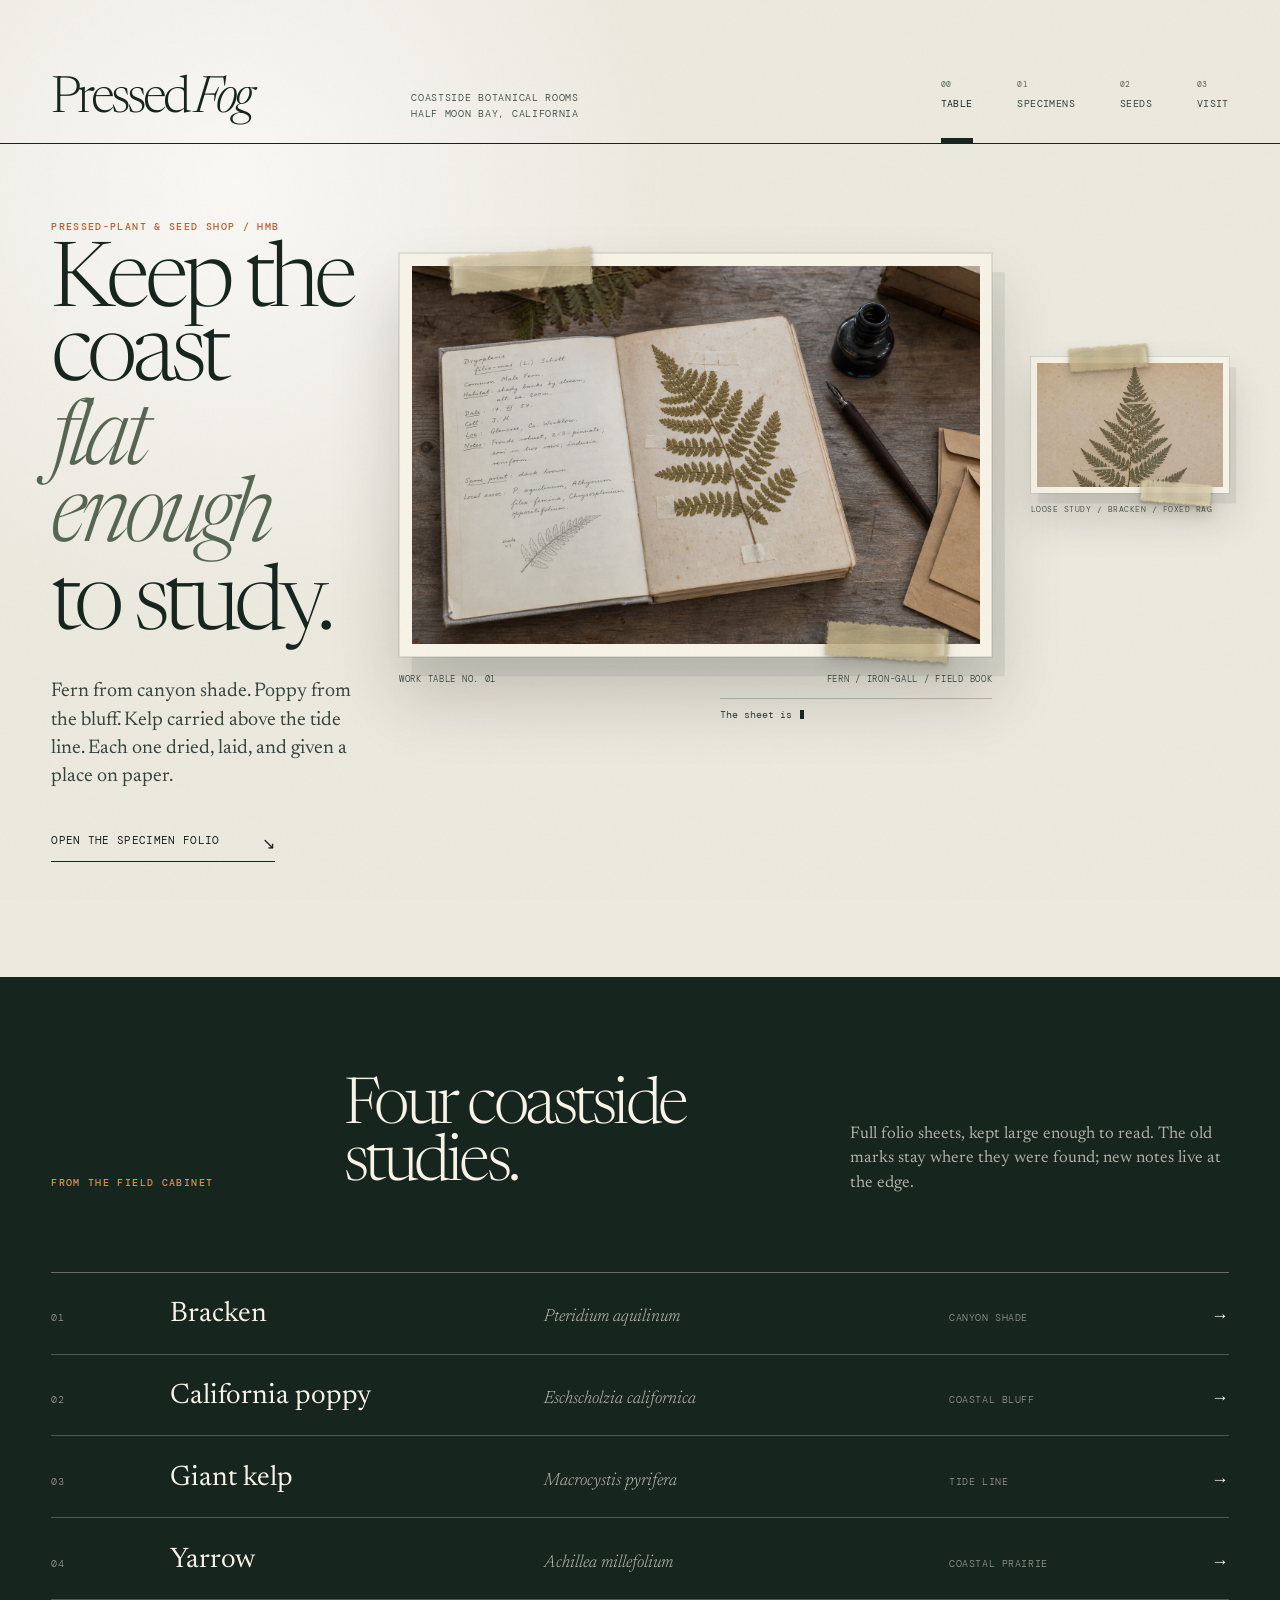
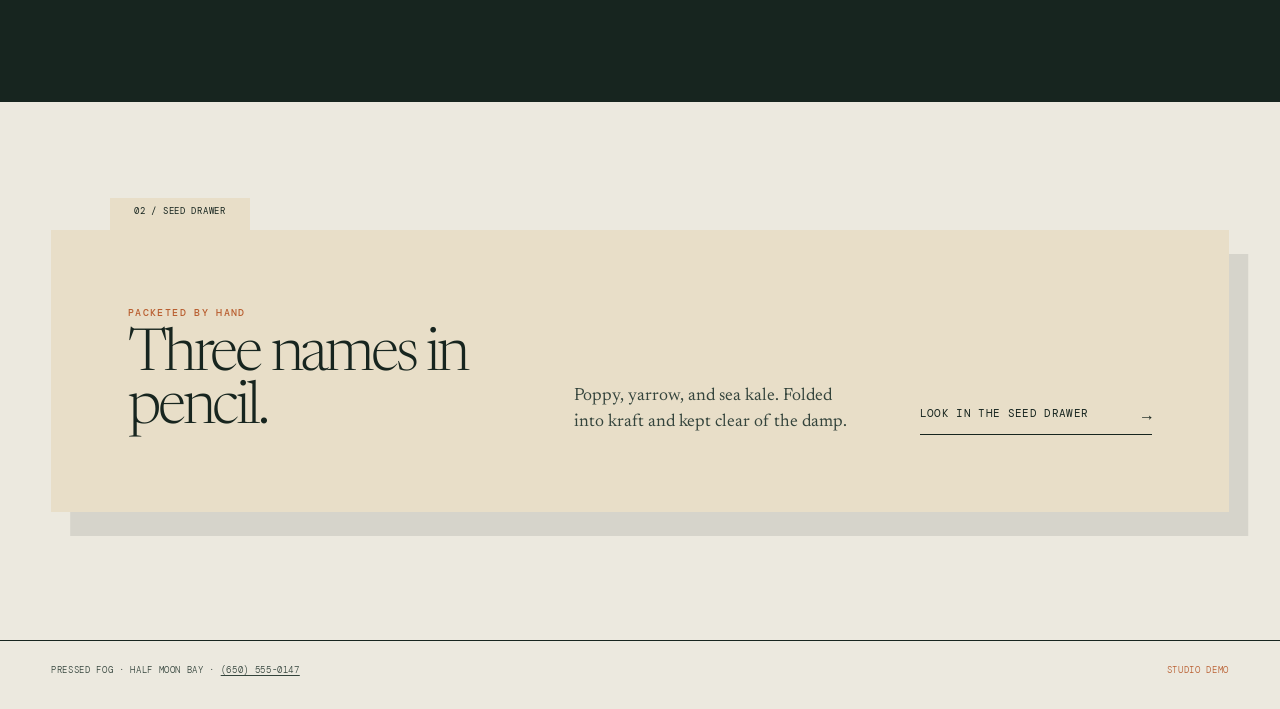
==== commit 551d2e80: "Polish home hero typography and tape Co-authored-by: Ashley  <ashleymarit@users.noreply.github.com>" ====
--- a/index.html
+++ b/index.html
@@ -39,7 +39,7 @@
     <section class="hero">
       <div class="hero-copy" data-reveal>
         <p class="eyebrow">Pressed-plant &amp; seed shop / HMB</p>
-        <h1>Keep the coast<br><em>flat enough</em><br>to study.</h1>
+        <h1><span>Keep the coast</span><em>flat enough</em><span>to study.</span></h1>
         <p class="hero-deck">Fern from canyon shade. Poppy from the bluff. Kelp carried above the tide line. Each one dried, laid, and given a place on paper.</p>
         <a class="arrow-link" href="specimens.html">Open the specimen folio <span aria-hidden="true">↘</span></a>
       </div>
@@ -49,7 +49,6 @@
           <img src="images/desk-notebook.jpg" width="1536" height="1024" alt="An open field notebook holding a pressed fern, with handwritten botanical notes, a dip pen, inkwell, and kraft envelopes on a worn worktable">
           <span class="tape-piece tape-01 tape-home-a" aria-hidden="true"></span>
           <span class="tape-piece tape-02 tape-home-b" aria-hidden="true"></span>
-          <span class="tape-piece tape-03 tape-home-c" aria-hidden="true"></span>
         </div>
         <figcaption><span>Work table no. 01</span><span>Fern / iron-gall / field book</span></figcaption>
         <p class="margin-note type-note">
--- a/styles.css
+++ b/styles.css
@@ -260,6 +260,21 @@
   font-weight: 300;
   line-height: 0.76;
   letter-spacing: -0.07em;
+}
+
+.hero h1 {
+  line-height: 0.82;
+  letter-spacing: -0.064em;
+}
+
+.hero h1 > span,
+.hero h1 > em {
+  display: block;
+}
+
+.hero h1 > em {
+  margin: 0.1em 0 0.14em;
+  line-height: 0.86;
 }
 
 .hero h1 em,
@@ -404,16 +419,6 @@
   height: 2.7rem;
 }
 
-.tape-home-c {
-  --tape-angle: 88deg;
-  --tape-delay: 1180ms;
-  top: 41%;
-  left: -2.3rem;
-  width: 7rem;
-  height: 2.35rem;
-  --tape-opacity: 0.9;
-}
-
 .tape-fern-a {
   --tape-angle: -3.5deg;
   --tape-delay: 720ms;
